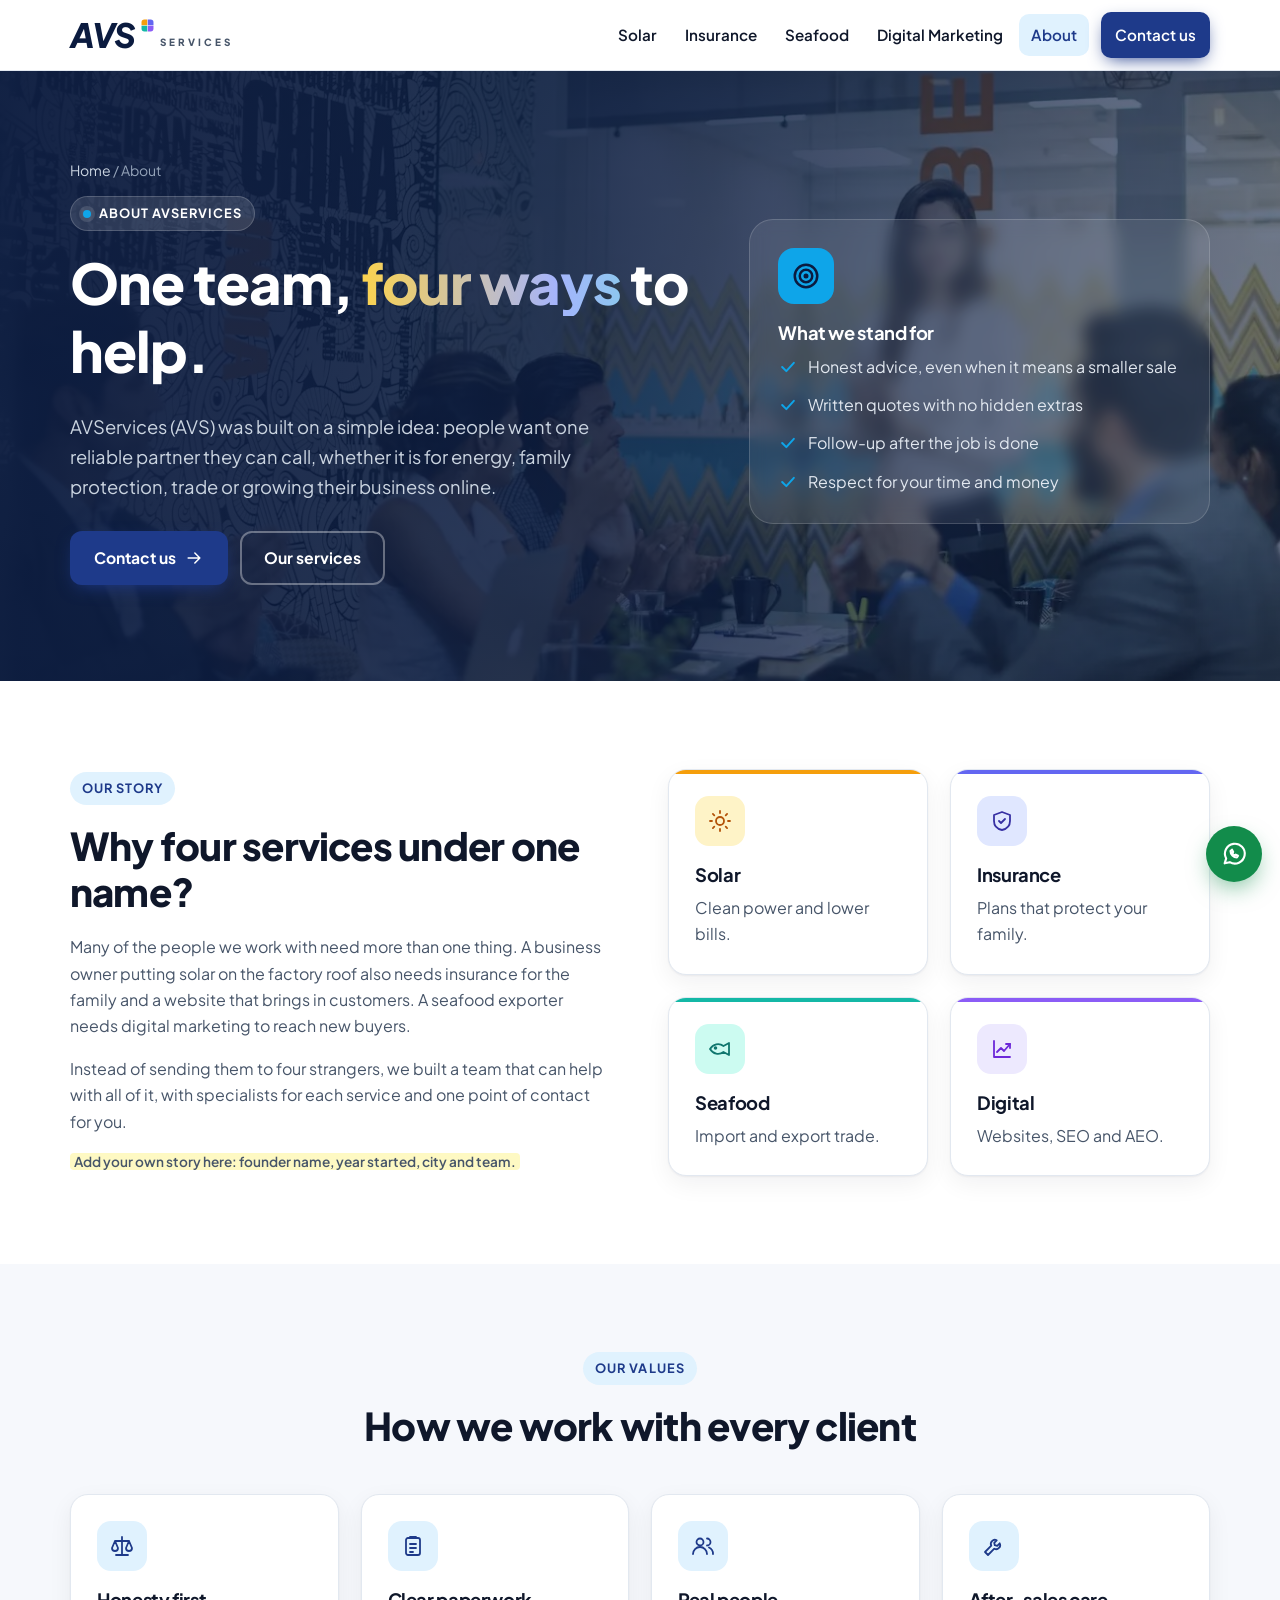
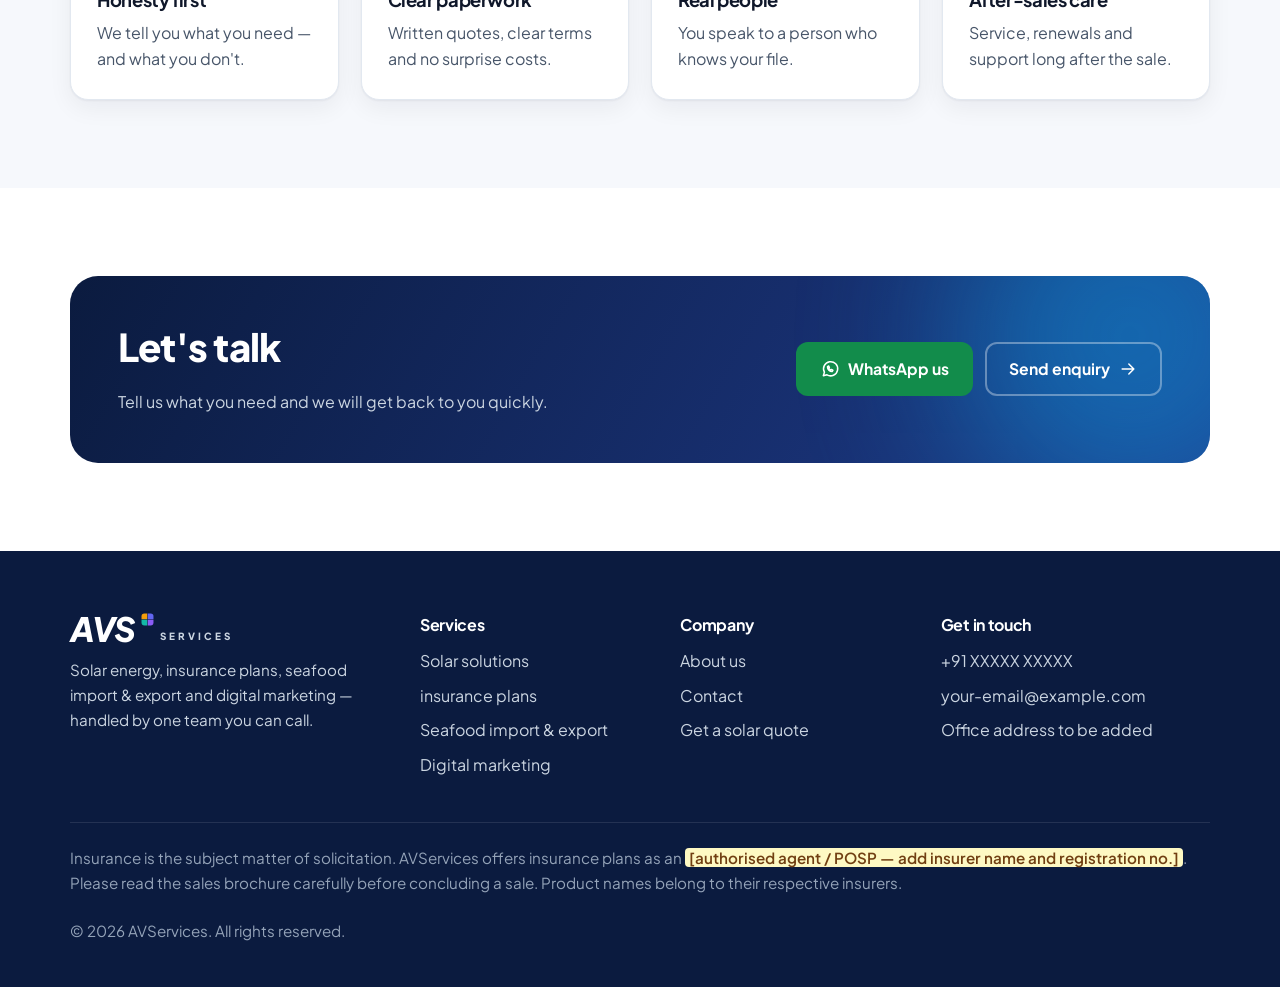
==== about.html @ 6a4c7243 "Upload AVServices website and Vercel configuration" ====
<!doctype html>
<html lang="en-IN" class="no-js">
<head>
<meta charset="utf-8">
<meta name="viewport" content="width=device-width, initial-scale=1">
<title>About AVServices | Solar, Insurance, Seafood & Digital</title>
<meta name="description" content="Learn about AVServices: one team offering solar solutions, insurance plans, seafood import and export, and digital marketing, built on honest advice.">
<meta name="theme-color" content="#0B1B3F">
<meta property="og:type" content="website">
<meta property="og:site_name" content="AVServices">
<meta property="og:title" content="About AVServices | Solar, Insurance, Seafood &amp; Digital">
<meta property="og:description" content="Learn about AVServices: one team offering solar solutions, insurance plans, seafood import and export, and digital marketing, built on honest advice.">
<meta property="og:image" content="/assets/og-image.png">
<meta property="og:image:width" content="1200">
<meta property="og:image:height" content="630">
<meta property="og:image:alt" content="AVServices – Solar, Insurance, Seafood and Digital">
<meta name="twitter:card" content="summary_large_image">
<meta name="twitter:image" content="/assets/og-image.png">
<link rel="icon" href="assets/favicon.svg" type="image/svg+xml">
<link rel="icon" href="assets/favicon-48.png" sizes="48x48" type="image/png">
<link rel="icon" href="assets/favicon-32.png" sizes="32x32" type="image/png">
<link rel="apple-touch-icon" href="assets/apple-touch-icon.png">
<link rel="manifest" href="site.webmanifest">
<link rel="preconnect" href="https://fonts.googleapis.com">
<link rel="preconnect" href="https://fonts.gstatic.com" crossorigin>
<link rel="stylesheet" href="https://fonts.googleapis.com/css2?family=Plus+Jakarta+Sans:ital,wght@0,400;0,600;0,700;0,800;1,800&display=swap">
<link rel="stylesheet" href="assets/style.css?v=fa849be7">
</head>
<body class="">
<a class="skip" href="#main">Skip to content</a>
<header class="site-header">
  <div class="container header-row">
    <a class="brand" href="index.html"><span class="brand-avs">AVS</span><svg class="brand-sq" viewBox="0 0 100 100" aria-hidden="true"><path d="M48 4H26A22 22 0 0 0 4 26V48H48Z" fill="#F59E0B"/><path d="M52 4H74A22 22 0 0 1 96 26V48H52Z" fill="#6366F1"/><path d="M48 96H26A22 22 0 0 1 4 74V52H48Z" fill="#14B8A6"/><path d="M52 96H74A22 22 0 0 0 96 74V52H52Z" fill="#8B5CF6"/></svg><span class="brand-sub">SERVICES</span></a>
    <button class="nav-toggle" aria-label="Open menu" aria-expanded="false" aria-controls="nav"><svg class="ico" viewBox="0 0 24 24" aria-hidden="true"><path d="M4 6h16M4 12h16M4 18h16"/></svg></button>
    <nav class="nav" id="nav" aria-label="Main">
        <a href="solar.html">Solar</a>
        <a href="insurance.html">Insurance</a>
        <a href="seafood.html">Seafood</a>
        <a href="digital-marketing.html">Digital Marketing</a>
        <a href="about.html" aria-current="page">About</a>
        <a class="btn btn-primary" href="contact.html">Contact us</a>
    </nav>
  </div>
</header>
<main id="main">
<section class="hero has-photo">
  <div class="hero-bg"><img src="assets/img/team-meeting.webp" srcset="assets/img/team-meeting-sm.webp 820w, assets/img/team-meeting.webp 1400w" sizes="100vw" alt="" width="1400" height="788" fetchpriority="high"></div>
  <div class="container hero-grid">
    <div>
      <nav class="crumbs" aria-label="Breadcrumb"><a href="index.html">Home</a> / About</nav>
      <span class="eyebrow"><span class="dot"></span>About AVServices</span>
      <h1>One team, <span class="hl">four ways</span> to help.</h1>
      <p class="lead">AVServices (AVS) was built on a simple idea: people want one reliable partner they can call, whether it is for energy, family protection, trade or growing their business online.</p>
      <div class="btn-row"><a class="btn btn-primary" href="contact.html">Contact us <svg class="ico" viewBox="0 0 24 24" aria-hidden="true"><path d="M5 12h14M13 6l6 6-6 6"/></svg></a><a class="btn btn-ghost" href="index.html#services">Our services</a></div>
    </div>
    <div class="glass hero-card reveal">
      <div class="big-ico"><svg class="ico" viewBox="0 0 24 24" aria-hidden="true"><circle cx="12" cy="12" r="9"/><circle cx="12" cy="12" r="5"/><circle cx="12" cy="12" r="1"/></svg></div>
      <h2>What we stand for</h2>
      <ul class="ticks"><li><svg class="ico" viewBox="0 0 24 24" aria-hidden="true"><path d="M5 12l5 5 9-10"/></svg><span>Honest advice, even when it means a smaller sale</span></li><li><svg class="ico" viewBox="0 0 24 24" aria-hidden="true"><path d="M5 12l5 5 9-10"/></svg><span>Written quotes with no hidden extras</span></li><li><svg class="ico" viewBox="0 0 24 24" aria-hidden="true"><path d="M5 12l5 5 9-10"/></svg><span>Follow-up after the job is done</span></li><li><svg class="ico" viewBox="0 0 24 24" aria-hidden="true"><path d="M5 12l5 5 9-10"/></svg><span>Respect for your time and money</span></li></ul>
    </div>
  </div>
</section>
<section class="section">
  <div class="container split">
    <div class="reveal">
      <span class="eyebrow">Our story</span>
      <h2>Why four services under one name?</h2>
      <p style="color:var(--muted)">Many of the people we work with need more than one thing. A business owner putting solar on the factory roof also needs insurance for the family and a website that brings in customers. A seafood exporter needs digital marketing to reach new buyers.</p>
      <p style="color:var(--muted)">Instead of sending them to four strangers, we built a team that can help with all of it, with specialists for each service and one point of contact for you.</p>
      <p class="form-hint"><span class="fill">Add your own story here: founder name, year started, city and team.</span></p>
    </div>
    <div class="grid grid-2">
      <a class="card svc theme-solar reveal" href="solar.html"><div class="chip"><svg class="ico" viewBox="0 0 24 24" aria-hidden="true"><circle cx="12" cy="12" r="4"/><path d="M12 2v2M12 20v2M4.9 4.9l1.4 1.4M17.7 17.7l1.4 1.4M2 12h2M20 12h2M4.9 19.1l1.4-1.4M17.7 6.3l1.4-1.4"/></svg></div><h3>Solar</h3><p>Clean power and lower bills.</p></a>
      <a class="card svc theme-ins reveal" href="insurance.html"><div class="chip"><svg class="ico" viewBox="0 0 24 24" aria-hidden="true"><path d="M12 3l8 3v6c0 5-3.5 8-8 9-4.5-1-8-4-8-9V6z"/><path d="M9 12l2 2 4-4"/></svg></div><h3>Insurance</h3><p>Plans that protect your family.</p></a>
      <a class="card svc theme-sea reveal" href="seafood.html"><div class="chip"><svg class="ico" viewBox="0 0 24 24" aria-hidden="true"><path d="M2 12c3-5 9-6.5 13.5-3L21 6v12l-5.5-3C11 18.5 5 17 2 12z"/><circle cx="7.5" cy="11" r=".9"/></svg></div><h3>Seafood</h3><p>Import and export trade.</p></a>
      <a class="card svc theme-dig reveal" href="digital-marketing.html"><div class="chip"><svg class="ico" viewBox="0 0 24 24" aria-hidden="true"><path d="M4 4v16h16"/><path d="M7 15l4-4 3 3 6-7"/><path d="M16 7h4v4"/></svg></div><h3>Digital</h3><p>Websites, SEO and AEO.</p></a>
    </div>
  </div>
</section>

<section class="section soft">
  <div class="container">
    <div class="section-head center reveal">
      <span class="eyebrow">Our values</span>
      <h2>How we work with every client</h2>
    </div>
    <div class="grid grid-4">
      <article class="card reveal ">
        <div class="chip"><svg class="ico" viewBox="0 0 24 24" aria-hidden="true"><path d="M12 3v18M6 21h12M5 7h14M5 7l-3 7a3 3 0 0 0 6 0zM19 7l-3 7a3 3 0 0 0 6 0z"/></svg></div>
        <h3>Honesty first</h3>
        <p>We tell you what you need — and what you don't.</p>
      </article>
      <article class="card reveal ">
        <div class="chip"><svg class="ico" viewBox="0 0 24 24" aria-hidden="true"><rect x="5" y="4" width="14" height="17" rx="2"/><path d="M9 4V3h6v1M9 10h6M9 14h6M9 18h3"/></svg></div>
        <h3>Clear paperwork</h3>
        <p>Written quotes, clear terms and no surprise costs.</p>
      </article>
      <article class="card reveal ">
        <div class="chip"><svg class="ico" viewBox="0 0 24 24" aria-hidden="true"><circle cx="9" cy="8" r="3.5"/><path d="M2 20a7 7 0 0 1 14 0M16 4.5a3.5 3.5 0 0 1 0 7M18 13.5a7 7 0 0 1 4 6.5"/></svg></div>
        <h3>Real people</h3>
        <p>You speak to a person who knows your file.</p>
      </article>
      <article class="card reveal ">
        <div class="chip"><svg class="ico" viewBox="0 0 24 24" aria-hidden="true"><path d="M14.7 6.3a4 4 0 0 0-5.4 5.4L3 18l3 3 6.3-6.3a4 4 0 0 0 5.4-5.4l-2.5 2.5-2.4-.6-.6-2.4z"/></svg></div>
        <h3>After-sales care</h3>
        <p>Service, renewals and support long after the sale.</p>
      </article>
    </div>
  </div>
</section>
<section class="section">
  <div class="container">
    <div class="band reveal">
      <div>
        <h2>Let's talk</h2>
        <p>Tell us what you need and we will get back to you quickly.</p>
      </div>
      <div class="btn-row">
        <a class="btn btn-wa" data-wa="Hello AVServices, I would like to talk to your team." href="contact.html?service=general"><svg class="ico" viewBox="0 0 24 24" aria-hidden="true"><path d="M4 20l1.3-4.2A8.5 8.5 0 1 1 8.4 19z"/><path d="M9 9.5c0 3 2.5 5.5 5.5 5.5l1-1.5-2-1-1 .8a4 4 0 0 1-2-2l.8-1-1-2z"/></svg> WhatsApp us</a>
        <a class="btn btn-ghost" href="contact.html?service=general">Send enquiry <svg class="ico" viewBox="0 0 24 24" aria-hidden="true"><path d="M5 12h14M13 6l6 6-6 6"/></svg></a>
      </div>
    </div>
  </div>
</section>
</main>
<footer class="site-footer">
  <div class="container">
    <div class="footer-grid">
      <div>
        <a class="brand" href="index.html"><span class="brand-avs">AVS</span><svg class="brand-sq" viewBox="0 0 100 100" aria-hidden="true"><path d="M48 4H26A22 22 0 0 0 4 26V48H48Z" fill="#F59E0B"/><path d="M52 4H74A22 22 0 0 1 96 26V48H52Z" fill="#6366F1"/><path d="M48 96H26A22 22 0 0 1 4 74V52H48Z" fill="#14B8A6"/><path d="M52 96H74A22 22 0 0 0 96 74V52H52Z" fill="#8B5CF6"/></svg><span class="brand-sub">SERVICES</span></a>
        <p>Solar energy, insurance plans, seafood import &amp; export and digital marketing — handled by one team you can call.</p>
      </div>
      <div>
        <h3>Services</h3>
        <ul>
          <li><a href="solar.html">Solar solutions</a></li>
          <li><a href="insurance.html">insurance plans</a></li>
          <li><a href="seafood.html">Seafood import &amp; export</a></li>
          <li><a href="digital-marketing.html">Digital marketing</a></li>
        </ul>
      </div>
      <div>
        <h3>Company</h3>
        <ul>
          <li><a href="about.html">About us</a></li>
          <li><a href="contact.html">Contact</a></li>
          <li><a href="contact.html?service=solar">Get a solar quote</a></li>
        </ul>
      </div>
      <div>
        <h3>Get in touch</h3>
        <ul>
          <li><a data-site="phone" href="contact.html">+91 XXXXX XXXXX</a></li>
          <li><a data-site="email" href="contact.html">your-email@example.com</a></li>
          <li><span data-site="address">Office address to be added</span></li>
        </ul>
      </div>
    </div>
    <div class="footer-legal">
      <p>Insurance is the subject matter of solicitation. AVServices offers insurance plans as an <span class="fill">[authorised agent / POSP — add insurer name and registration no.]</span>. Please read the sales brochure carefully before concluding a sale. Product names belong to their respective insurers.</p>
      <p>&copy; <span data-year>2026</span> AVServices. All rights reserved.</p>
    </div>
  </div>
</footer>
<a class="fab" data-wa="Hello AVServices, I would like to know more." href="contact.html" aria-label="Chat on WhatsApp"><svg class="ico" viewBox="0 0 24 24" aria-hidden="true"><path d="M4 20l1.3-4.2A8.5 8.5 0 1 1 8.4 19z"/><path d="M9 9.5c0 3 2.5 5.5 5.5 5.5l1-1.5-2-1-1 .8a4 4 0 0 1-2-2l.8-1-1-2z"/></svg></a>
<script src="assets/script.js?v=fa849be7" defer></script>
</body>
</html>
---- assets/style.css ----
/* AVServices – shared stylesheet
   Brand colours come from the AVS logo. Each service page sets its own
   accent with a body class (theme-solar, theme-ins, theme-sea, theme-dig). */

:root {
  --navy: #0B1B3F;
  --navy-2: #12285A;
  --blue: #1E3A8A;
  --sky: #0EA5E9;
  --amber: #F59E0B;
  --ink: #0F172A;
  --muted: #475569;
  --line: #E2E8F0;
  --bg: #FFFFFF;
  --soft: #F6F8FC;
  --accent: #0EA5E9;
  --accent-2: #1E3A8A;
  --accent-soft: #E0F2FE;
  --radius: 18px;
  --shadow: 0 1px 2px rgba(15, 23, 42, .05), 0 8px 24px rgba(15, 23, 42, .06);
  --shadow-lg: 0 2px 4px rgba(15, 23, 42, .06), 0 20px 48px rgba(15, 23, 42, .12);
  --font: "Plus Jakarta Sans", system-ui, -apple-system, "Segoe UI", Roboto, sans-serif;
}

.theme-solar { --accent: #F59E0B; --accent-2: #B45309; --accent-soft: #FEF3C7; }
.theme-ins   { --accent: #6366F1; --accent-2: #3730A3; --accent-soft: #E0E7FF; }
.theme-sea   { --accent: #14B8A6; --accent-2: #0F766E; --accent-soft: #CCFBF1; }
.theme-dig   { --accent: #8B5CF6; --accent-2: #6D28D9; --accent-soft: #EDE9FE; }

*, *::before, *::after { box-sizing: border-box; }
html { scroll-behavior: smooth; -webkit-text-size-adjust: 100%; }
[id] { scroll-margin-top: 84px; }
body {
  margin: 0;
  font-family: var(--font);
  font-size: 16px;
  line-height: 1.65;
  color: var(--ink);
  background: var(--bg);
  -webkit-font-smoothing: antialiased;
}
img, svg { display: block; max-width: 100%; }
a { color: var(--accent-2); }
h1, h2, h3, h4 { line-height: 1.2; margin: 0 0 .5em; letter-spacing: -.02em; }
h1 { font-size: clamp(2.1rem, 4.6vw, 3.5rem); font-weight: 800; }
h2 { font-size: clamp(1.7rem, 3.2vw, 2.4rem); font-weight: 800; }
h3 { font-size: 1.15rem; font-weight: 700; }
p { margin: 0 0 1em; }
ul { padding-left: 1.2em; }
:focus-visible { outline: 3px solid var(--accent); outline-offset: 3px; border-radius: 6px; }

.container { width: 100%; max-width: 1180px; margin: 0 auto; padding: 0 20px; }
.skip { position: absolute; left: -999px; top: 8px; background: #fff; padding: 8px 14px; z-index: 100; border-radius: 8px; }
.skip:focus { left: 8px; }

.ico { width: 24px; height: 24px; fill: none; stroke: currentColor; stroke-width: 1.8; stroke-linecap: round; stroke-linejoin: round; flex-shrink: 0; }

/* ---------- Header ---------- */
.site-header {
  position: sticky; top: 0; z-index: 50;
  background: rgba(255, 255, 255, .88);
  backdrop-filter: saturate(1.6) blur(12px);
  -webkit-backdrop-filter: saturate(1.6) blur(12px);
  border-bottom: 1px solid var(--line);
}
.header-row { display: flex; align-items: center; justify-content: space-between; height: 70px; gap: 16px; }
/* Logo E: bold AVS + four-colour square + SERVICES */
.brand { display: inline-flex; align-items: flex-end; gap: 5px; text-decoration: none; color: var(--navy); line-height: 1; }
.brand-avs { font-weight: 800; font-style: italic; font-size: 2.1rem; line-height: .82; letter-spacing: -.04em; padding-right: .04em; }
.brand-sq { width: 13px; height: 13px; align-self: flex-start; margin-top: -2px; }
.brand-sub { font-weight: 800; font-size: .62rem; letter-spacing: .3em; color: var(--muted); margin: 0 0 1px 1px; }
.site-footer .brand { color: #fff; margin-bottom: 18px; }
.site-footer .brand-sub { color: #CBD5E1; }
.nav { display: flex; align-items: center; gap: 4px; }
.nav a {
  text-decoration: none; color: var(--ink); font-weight: 600; font-size: .95rem;
  padding: 8px 12px; border-radius: 10px; transition: background .2s, color .2s;
}
.nav a:hover { background: var(--soft); }
.nav a[aria-current="page"] { color: var(--accent-2); background: var(--accent-soft); }
.nav .btn { margin-left: 8px; }
.nav .btn-primary, .nav .btn-primary:hover, .nav .btn-primary[aria-current="page"] { color: #fff; background: var(--accent-2); }
.nav-toggle {
  display: none; background: none; border: 1px solid var(--line); border-radius: 10px;
  width: 44px; height: 44px; align-items: center; justify-content: center; cursor: pointer; color: var(--ink);
}

@media (max-width: 920px) {
  .nav-toggle { display: inline-flex; }
  .nav {
    position: absolute; top: 70px; left: 0; right: 0;
    flex-direction: column; align-items: stretch; gap: 2px;
    background: #fff; padding: 12px 20px 20px; border-bottom: 1px solid var(--line);
    box-shadow: var(--shadow-lg);
    display: none;
  }
  .nav.open { display: flex; }
  .nav a { padding: 12px 14px; }
  .nav .btn { margin: 8px 0 0; justify-content: center; }
}

/* ---------- Buttons ---------- */
.btn {
  display: inline-flex; align-items: center; gap: 8px;
  padding: 12px 22px; border-radius: 12px; border: 2px solid transparent;
  font: inherit; font-weight: 700; font-size: .98rem; text-decoration: none; cursor: pointer;
  transition: transform .2s, box-shadow .2s, background .2s, color .2s;
}
.btn .ico { width: 20px; height: 20px; }
.btn-primary { background: var(--accent-2); color: #fff; box-shadow: 0 6px 18px -6px var(--accent-2); }
.btn-primary:hover { transform: translateY(-2px); box-shadow: 0 10px 24px -8px var(--accent-2); }
.btn-ghost { background: transparent; color: #fff; border-color: rgba(255, 255, 255, .35); }
.btn-ghost:hover { background: rgba(255, 255, 255, .1); border-color: #fff; }
.btn-outline { background: #fff; color: var(--accent-2); border-color: var(--line); }
.btn-outline:hover { border-color: var(--accent-2); }
.btn-wa { background: #128C4B; color: #fff; }
.btn-wa:hover { transform: translateY(-2px); }
.btn-row { display: flex; flex-wrap: wrap; gap: 12px; }

/* ---------- Hero ---------- */
.hero {
  position: relative; overflow: hidden; color: #fff;
  background: linear-gradient(135deg, var(--navy) 0%, var(--navy-2) 55%, var(--blue) 100%);
  padding: 88px 0 96px;
}
.hero::before, .hero::after {
  content: ""; position: absolute; border-radius: 50%; filter: blur(70px); opacity: .5; pointer-events: none;
}
.hero::before { width: 520px; height: 520px; right: -140px; top: -160px; background: var(--accent); animation: drift 14s ease-in-out infinite alternate; }
.hero::after { width: 380px; height: 380px; left: -120px; bottom: -200px; background: var(--sky); opacity: .3; animation: drift 18s ease-in-out infinite alternate-reverse; }
@keyframes drift { to { transform: translate(-40px, 40px) scale(1.08); } }
.hero .container { position: relative; z-index: 1; }
.hero-grid { display: grid; grid-template-columns: 1.15fr .85fr; gap: 56px; align-items: center; }
.hero p.lead { font-size: 1.15rem; color: #CBD5E1; max-width: 560px; }
.hero h1 .hl { color: var(--accent); }
.theme-solar .hero h1 .hl { color: #FCD34D; }
.eyebrow {
  display: inline-flex; align-items: center; gap: 8px;
  font-size: .8rem; font-weight: 700; letter-spacing: .08em; text-transform: uppercase;
  color: var(--accent-2); background: var(--accent-soft); padding: 6px 12px; border-radius: 999px; margin-bottom: 18px;
}
.hero .eyebrow { color: #fff; background: rgba(255, 255, 255, .12); border: 1px solid rgba(255, 255, 255, .18); }
.hero .eyebrow .dot { width: 8px; height: 8px; border-radius: 50%; background: var(--accent); box-shadow: 0 0 0 4px rgba(255, 255, 255, .12); }
.hero .btn-row { margin-top: 28px; }
.hero-note { margin-top: 22px; font-size: .9rem; color: #94A3B8; }

.glass {
  background: rgba(255, 255, 255, .08); border: 1px solid rgba(255, 255, 255, .16);
  backdrop-filter: blur(8px); -webkit-backdrop-filter: blur(8px);
  border-radius: 24px; padding: 28px;
}
.hero-card h2 { font-size: 1.15rem; font-weight: 700; }
.hero-card h2, .hero-card h3 { color: #fff; display: flex; align-items: center; gap: 10px; }
.hero-card .big-ico {
  width: 56px; height: 56px; border-radius: 16px; display: grid; place-items: center;
  background: var(--accent); color: var(--navy); margin-bottom: 18px;
}
.hero-card .big-ico .ico { width: 30px; height: 30px; stroke-width: 2; }
.ticks { list-style: none; padding: 0; margin: 0; display: grid; gap: 12px; }
.ticks li { display: flex; gap: 10px; align-items: flex-start; }
.ticks .ico { width: 20px; height: 20px; margin-top: 3px; color: var(--accent); stroke-width: 2.4; }
.hero .ticks li { color: #E2E8F0; }

/* Home hero: four service tiles */
.tile-grid { display: grid; grid-template-columns: 1fr 1fr; gap: 16px; }
.tile {
  display: block; text-decoration: none; color: #fff;
  border-radius: 22px; padding: 22px; min-height: 150px;
  background: rgba(255, 255, 255, .07); border: 1px solid rgba(255, 255, 255, .14);
  transition: transform .3s, background .3s, border-color .3s;
  animation: float 6s ease-in-out infinite;
}
.tile:nth-child(2) { animation-delay: -1.5s; }
.tile:nth-child(3) { animation-delay: -3s; }
.tile:nth-child(4) { animation-delay: -4.5s; }
.tile:hover { background: rgba(255, 255, 255, .13); border-color: var(--accent); transform: translateY(-4px); }
.tile .chip { width: 46px; height: 46px; border-radius: 14px; display: grid; place-items: center; background: var(--accent); color: var(--navy); margin-bottom: 14px; }
.tile strong { display: block; font-size: 1.05rem; }
.tile small { color: #CBD5E1; font-size: .85rem; }
@keyframes float { 50% { transform: translateY(-6px); } }

/* ---------- Sections ---------- */
.section { padding: 88px 0; }
.section.soft { background: var(--soft); }
.section-head { max-width: 720px; margin-bottom: 44px; }
.section-head.center { margin-left: auto; margin-right: auto; text-align: center; }
.section-head p { color: var(--muted); font-size: 1.08rem; }

.grid { display: grid; gap: 22px; }
.grid-2 { grid-template-columns: repeat(2, 1fr); }
.grid-3 { grid-template-columns: repeat(3, 1fr); }
.grid-4 { grid-template-columns: repeat(4, 1fr); }

.card {
  background: #fff; border: 1px solid var(--line); border-radius: var(--radius);
  padding: 26px; box-shadow: var(--shadow); transition: transform .25s, box-shadow .25s, border-color .25s;
}
.card:hover { transform: translateY(-4px); box-shadow: var(--shadow-lg); border-color: var(--accent-soft); }
.card p { color: var(--muted); margin: 0; }
.card .chip {
  width: 50px; height: 50px; border-radius: 14px; display: grid; place-items: center;
  background: var(--accent-soft); color: var(--accent-2); margin-bottom: 18px;
}
.card ul { color: var(--muted); margin: 12px 0 0; padding-left: 1.1em; }
.card ul li { margin-bottom: 4px; }

/* Home service cards */
.svc { display: flex; flex-direction: column; text-decoration: none; color: inherit; position: relative; overflow: hidden; }
.svc::before { content: ""; position: absolute; inset: 0 0 auto; height: 4px; background: var(--accent); }
.svc .more { margin-top: auto; padding-top: 18px; font-weight: 700; color: var(--accent-2); display: inline-flex; align-items: center; gap: 6px; }
.svc .more .ico { width: 18px; height: 18px; transition: transform .2s; }
.svc:hover .more .ico { transform: translateX(4px); }
.svc ul { margin-bottom: 0; }

/* Steps */
.steps { counter-reset: step; display: grid; gap: 22px; grid-template-columns: repeat(auto-fit, minmax(210px, 1fr)); }
.step { position: relative; padding: 26px 22px 22px; border-radius: var(--radius); background: #fff; border: 1px solid var(--line); }
.step::before {
  counter-increment: step; content: counter(step, decimal-leading-zero);
  display: inline-grid; place-items: center; width: 44px; height: 44px; border-radius: 12px;
  background: var(--accent-2); color: #fff; font-weight: 800; margin-bottom: 14px;
}
.step p { color: var(--muted); margin: 0; font-size: .96rem; }

/* Split (text + panel) */
.split { display: grid; grid-template-columns: 1fr 1fr; gap: 56px; align-items: center; }
.panel {
  border-radius: 24px; padding: 32px; background: linear-gradient(160deg, var(--accent-soft), #fff 70%);
  border: 1px solid var(--line);
}

/* Highlight band */
.band {
  background: linear-gradient(120deg, var(--navy), var(--blue)); color: #fff;
  border-radius: 28px; padding: 48px; display: grid; grid-template-columns: 1.4fr 1fr; gap: 32px; align-items: center;
  position: relative; overflow: hidden;
}
.band::after { content: ""; position: absolute; width: 360px; height: 360px; right: -100px; top: -120px; border-radius: 50%; background: var(--accent); filter: blur(80px); opacity: .45; }
.band > * { position: relative; z-index: 1; }
.band p { color: #CBD5E1; margin: 0; }
.band .btn-row { justify-content: flex-end; }

/* Notice / disclaimer */
.notice {
  display: flex; gap: 14px; align-items: flex-start;
  background: var(--accent-soft); border: 1px solid var(--line); border-left: 4px solid var(--accent-2);
  padding: 18px 20px; border-radius: 14px; color: var(--ink); font-size: .95rem;
}
.notice .ico { color: var(--accent-2); margin-top: 2px; }
.notice p { margin: 0; }
.notice p + p { margin-top: 6px; }
.fill { background: #FEF9C3; padding: 0 4px; border-radius: 4px; font-weight: 600; }

/* FAQ */
.faq { display: grid; gap: 12px; max-width: 860px; margin: 0 auto; }
.faq details { background: #fff; border: 1px solid var(--line); border-radius: 14px; padding: 0 22px; transition: border-color .2s; }
.faq details[open] { border-color: var(--accent); box-shadow: var(--shadow); }
.faq summary {
  cursor: pointer; list-style: none; padding: 18px 0; font-weight: 700; display: flex; justify-content: space-between; gap: 16px; align-items: center;
}
.faq summary::-webkit-details-marker { display: none; }
.faq summary::after { content: "+"; font-size: 1.5rem; line-height: 1; color: var(--accent-2); transition: transform .25s; }
.faq details[open] summary::after { transform: rotate(45deg); }
.faq details p { color: var(--muted); padding-bottom: 18px; margin: 0; }

/* ---------- Calculator (solar) ---------- */
.calc { display: grid; grid-template-columns: 1fr 1fr; gap: 0; border-radius: 24px; overflow: hidden; border: 1px solid var(--line); box-shadow: var(--shadow-lg); background: #fff; }
.calc-in { padding: 32px; }
.calc-out { padding: 32px; background: linear-gradient(160deg, var(--navy), var(--blue)); color: #fff; }
.field { margin-bottom: 22px; }
.field label, .field .label { display: flex; justify-content: space-between; font-weight: 700; margin-bottom: 8px; font-size: .95rem; }
.field output { color: var(--accent-2); font-weight: 800; }
input[type="range"] { width: 100%; accent-color: var(--accent-2); height: 28px; }
.seg { display: inline-flex; background: var(--soft); border: 1px solid var(--line); border-radius: 12px; padding: 4px; gap: 4px; flex-wrap: wrap; }
.seg button { border: 0; background: transparent; font: inherit; font-weight: 600; font-size: .9rem; padding: 8px 14px; border-radius: 9px; cursor: pointer; color: var(--muted); }
.seg button.active { background: #fff; color: var(--accent-2); box-shadow: var(--shadow); }
.results { display: grid; grid-template-columns: 1fr 1fr; gap: 14px; }
.result { background: rgba(255, 255, 255, .08); border: 1px solid rgba(255, 255, 255, .14); border-radius: 14px; padding: 14px 16px; }
.result span { display: block; font-size: .8rem; color: #CBD5E1; }
.result strong { font-size: 1.35rem; font-weight: 800; }
.result.wide { grid-column: 1 / -1; }
.result.hi strong { color: #FCD34D; }
.calc-note { font-size: .82rem; color: #94A3B8; margin: 16px 0 0; }

/* AEO mock answer card */
.ai-card { background: #fff; border-radius: 20px; border: 1px solid var(--line); box-shadow: var(--shadow-lg); padding: 22px; }
.ai-q { display: flex; gap: 10px; align-items: center; background: var(--soft); border-radius: 12px; padding: 12px 14px; font-weight: 600; margin-bottom: 16px; }
.ai-q .ico { color: var(--muted); width: 20px; height: 20px; }
.ai-a { display: flex; gap: 12px; }
.ai-a .chip { width: 36px; height: 36px; border-radius: 10px; background: var(--accent-soft); color: var(--accent-2); display: grid; place-items: center; flex-shrink: 0; }
.ai-a .chip .ico { width: 20px; height: 20px; }
.ai-a p { margin: 0 0 10px; color: var(--muted); font-size: .95rem; }
.ai-src { display: inline-flex; gap: 6px; align-items: center; font-size: .8rem; font-weight: 700; color: var(--accent-2); background: var(--accent-soft); padding: 4px 10px; border-radius: 999px; }
.typing::after { content: "▍"; animation: blink 1s steps(1) infinite; color: var(--accent-2); }
@keyframes blink { 50% { opacity: 0; } }

/* ---------- Forms ---------- */
.form-card { background: #fff; border: 1px solid var(--line); border-radius: 24px; padding: 32px; box-shadow: var(--shadow-lg); }
.form-grid { display: grid; grid-template-columns: 1fr 1fr; gap: 16px; }
.form-grid .full { grid-column: 1 / -1; }
.form-grid label { display: block; font-weight: 700; font-size: .9rem; margin-bottom: 6px; }
.form-grid input, .form-grid select, .form-grid textarea {
  width: 100%; font: inherit; font-size: 1rem; padding: 12px 14px; border-radius: 12px;
  border: 1.5px solid var(--line); background: #fff; color: var(--ink); transition: border-color .2s, box-shadow .2s;
}
.form-grid input:focus, .form-grid select:focus, .form-grid textarea:focus { outline: none; border-color: var(--accent-2); box-shadow: 0 0 0 4px var(--accent-soft); }
.form-grid textarea { min-height: 120px; resize: vertical; }
.form-card .btn-row { margin-top: 20px; }
.form-hint { font-size: .85rem; color: var(--muted); margin: 14px 0 0; }
.form-msg { margin-top: 14px; font-weight: 600; color: #B45309; }

.contact-list { list-style: none; padding: 0; margin: 0; display: grid; gap: 14px; }
.contact-list li { display: flex; gap: 14px; align-items: flex-start; }
.contact-list .chip { width: 46px; height: 46px; border-radius: 12px; background: var(--accent-soft); color: var(--accent-2); display: grid; place-items: center; flex-shrink: 0; }
.contact-list small { display: block; color: var(--muted); font-size: .85rem; }
.contact-list a, .contact-list span.v { font-weight: 700; color: var(--ink); text-decoration: none; word-break: break-word; }

/* ---------- Page hero (inner pages) small breadcrumb ---------- */
.crumbs { font-size: .88rem; color: #94A3B8; margin-bottom: 14px; }
.crumbs a { color: #CBD5E1; text-decoration: none; }
.crumbs a:hover { color: #fff; }

/* ---------- Footer ---------- */
.site-footer { background: var(--navy); color: #CBD5E1; padding: 64px 0 28px; margin-top: 0; }
.footer-grid { display: grid; grid-template-columns: 1.4fr 1fr 1fr 1.2fr; gap: 36px; }
.site-footer h3 { color: #fff; font-size: 1rem; margin-bottom: 14px; }
.site-footer ul { list-style: none; padding: 0; margin: 0; display: grid; gap: 8px; }
.site-footer a { color: #CBD5E1; text-decoration: none; }
.site-footer a:hover { color: #fff; }
.site-footer .brand { color: #fff; margin-bottom: 14px; }
.site-footer p { font-size: .95rem; }
.footer-legal { border-top: 1px solid rgba(255, 255, 255, .1); margin-top: 44px; padding-top: 22px; font-size: .82rem; color: #94A3B8; display: grid; gap: 8px; }

/* Floating WhatsApp */
.fab {
  position: fixed; right: 18px; bottom: 18px; z-index: 40;
  width: 56px; height: 56px; border-radius: 50%; display: grid; place-items: center;
  background: #128C4B; color: #fff; box-shadow: 0 10px 24px -6px rgba(18, 140, 75, .6);
  transition: transform .2s;
}
.fab:hover { transform: scale(1.06); }
.fab .ico { width: 28px; height: 28px; }

/* ---------- Reveal on scroll ---------- */
.reveal { opacity: 0; transform: translateY(18px); transition: opacity .7s ease, transform .7s ease; }
.reveal.in { opacity: 1; transform: none; }
.no-js .reveal { opacity: 1; transform: none; }

@media (prefers-reduced-motion: reduce) {
  *, *::before, *::after { animation: none !important; transition: none !important; scroll-behavior: auto !important; }
  .reveal { opacity: 1; transform: none; }
}

/* ---------- Responsive ---------- */
@media (max-width: 1024px) {
  .grid-4 { grid-template-columns: repeat(2, 1fr); }
  .footer-grid { grid-template-columns: 1fr 1fr; }
}
@media (max-width: 860px) {
  .hero { padding: 56px 0 64px; }
  .hero-grid, .split, .calc, .band { grid-template-columns: 1fr; }
  .hero-grid { gap: 36px; }
  .split { gap: 32px; }
  .grid-3 { grid-template-columns: 1fr 1fr; }
  .band { padding: 32px 24px; }
  .band .btn-row { justify-content: flex-start; }
  .section { padding: 64px 0; }
}
@media (max-width: 600px) {
  .grid-2, .grid-3, .grid-4, .form-grid { grid-template-columns: 1fr; }
  .footer-grid { grid-template-columns: 1fr; }
  .calc-in, .calc-out, .form-card { padding: 22px; }
  .results { grid-template-columns: 1fr 1fr; }
  .tile { min-height: 0; padding: 18px; }
  .btn { padding: 12px 18px; }
  .hero .btn-row .btn { flex: 1 1 auto; justify-content: center; }
}

/* =========================================================
   SOLAR PAGE EXTRAS
   ========================================================= */
/* Hero with photo */
.hero.has-photo { background: var(--navy); }
.hero-bg { position: absolute; inset: 0; z-index: 0; }
.hero-bg img { width: 100%; height: 100%; object-fit: cover; }
.hero-bg::after { content: ""; position: absolute; inset: 0; background: linear-gradient(100deg, rgba(11, 27, 63, .96) 0%, rgba(11, 27, 63, .86) 45%, rgba(11, 27, 63, .55) 100%); }
.hero.has-photo::after { display: none; }

/* Power-flow diagram */
.flow-card { background: #fff; border: 1px solid var(--line); border-radius: 24px; box-shadow: var(--shadow); padding: 26px 26px 14px; }
.flow-top { display: flex; align-items: center; gap: 20px; flex-wrap: wrap; margin-bottom: 8px; }
.mode-switch { display: inline-flex; padding: 4px; border-radius: 999px; background: var(--soft); border: 1px solid var(--line); }
.mode-switch button { display: inline-flex; align-items: center; gap: 8px; border: 0; background: none; font: inherit; font-weight: 700; font-size: .92rem; padding: 9px 18px; border-radius: 999px; cursor: pointer; color: var(--muted); transition: .25s; }
.mode-switch button .ico { width: 18px; height: 18px; }
.mode-switch button.active { background: var(--navy); color: #fff; }
.mode-switch button.active[data-mode="day"] .ico { color: #FCD34D; }
.flow-caption { flex: 1; min-width: 220px; margin: 0; font-weight: 600; transition: opacity .3s; }
.flow-diagram svg { width: 100%; height: auto; overflow: visible; }
.flow-diagram .wire { fill: none; stroke: var(--line); stroke-width: 6; stroke-linecap: round; }
.flow-diagram .flow { fill: none; stroke-width: 6; stroke-linecap: round; stroke-dasharray: 2 16; opacity: 0; transition: opacity .5s; }
.flow-diagram .f-sun { stroke: #F59E0B; }
.flow-diagram .f-dc { stroke: #B45309; }
.flow-diagram .f-ac { stroke: #16A34A; }
.flow-diagram .f-grid { stroke: #0EA5E9; }
.flow-diagram .f-bat { stroke: #8B5CF6; }
.flow-diagram .flow.on { opacity: 1; animation: dash .9s linear infinite; }
.flow-diagram .flow.on.rev { animation-direction: reverse; }
@keyframes dash { to { stroke-dashoffset: -18; } }
.flow-diagram .node circle.bg { fill: #fff; stroke: var(--line); stroke-width: 3; transition: stroke .3s, fill .3s; }
.flow-diagram .node use { stroke: var(--navy); fill: none; stroke-width: 1.7; stroke-linecap: round; stroke-linejoin: round; }
.flow-diagram .node text { font-size: 15px; font-weight: 700; fill: var(--ink); text-anchor: middle; font-family: var(--font); }
.flow-diagram .node text.sub { font-size: 12.5px; font-weight: 500; fill: var(--muted); }
.flow-diagram .node { transition: transform .3s; transform-box: fill-box; transform-origin: center; }
.flow-diagram .node.hl circle.bg { stroke: #F59E0B; fill: #FFFBEB; }
.flow-diagram .node.hl { transform: scale(1.06); }
.flow-diagram .n-sun circle.bg { fill: #FEF3C7; stroke: #FCD34D; }
.flow-diagram .n-sun use { stroke: #B45309; }
.flow-diagram .sun-halo { fill: rgba(245, 158, 11, .18); transform-box: fill-box; transform-origin: center; animation: halo 2.4s ease-in-out infinite; transition: opacity .6s; }
@keyframes halo { 50% { transform: scale(1.15); } }
.flow-diagram.mode-night .sun-halo { opacity: 0; }
.flow-diagram.mode-night .n-sun circle.bg { fill: #EEF2F7; stroke: var(--line); }
.flow-diagram.mode-night .n-sun use { stroke: var(--muted); }
.flow-diagram .label-pill rect { fill: var(--navy); }
.flow-diagram .label-pill text { fill: #fff; font-size: 12px; font-weight: 700; text-anchor: middle; font-family: var(--font); }
.flow-diagram .label-pill { opacity: 0; transition: opacity .5s; }
.flow-diagram .label-pill.on { opacity: 1; }
.how-steps { list-style: none; padding: 0; margin: 26px 0 0; display: grid; grid-template-columns: repeat(5, 1fr); gap: 14px; }
.how-steps li { display: flex; gap: 12px; padding: 16px; border-radius: 16px; border: 1px solid var(--line); background: #fff; transition: border-color .25s, box-shadow .25s, transform .25s; }
.how-steps li.hl { border-color: var(--accent); box-shadow: var(--shadow); transform: translateY(-3px); }
.how-steps .n { width: 30px; height: 30px; border-radius: 9px; background: var(--accent-soft); color: var(--accent-2); font-weight: 800; display: grid; place-items: center; flex-shrink: 0; }
.how-steps li.hl .n { background: var(--accent-2); color: #fff; }
.how-steps h3 { font-size: .98rem; margin-bottom: 4px; }
.how-steps p { margin: 0; font-size: .88rem; color: var(--muted); }

/* Card tag */
.card { position: relative; }
.tag { position: absolute; top: 18px; right: 18px; font-size: .72rem; font-weight: 800; letter-spacing: .04em; text-transform: uppercase; background: var(--accent-2); color: #fff; padding: 4px 10px; border-radius: 999px; }

/* Calculator tabs + battery helpers */
.calc-wrap { border-radius: 24px; overflow: hidden; border: 1px solid var(--line); box-shadow: var(--shadow-lg); background: #fff; }
.calc-wrap .calc { border: 0; border-radius: 0; box-shadow: none; }
.calc-tabs { display: flex; gap: 4px; padding: 10px 10px 0; background: var(--soft); border-bottom: 1px solid var(--line); flex-wrap: wrap; }
.calc-tabs button { display: inline-flex; align-items: center; gap: 8px; border: 0; background: none; font: inherit; font-weight: 700; font-size: .95rem; padding: 12px 18px; border-radius: 12px 12px 0 0; cursor: pointer; color: var(--muted); }
.calc-tabs button .ico { width: 20px; height: 20px; }
.calc-tabs button.active { background: #fff; color: var(--accent-2); }
.chips { display: flex; flex-wrap: wrap; gap: 8px; margin: -8px 0 22px; }
.chips button { font: inherit; font-size: .82rem; font-weight: 600; padding: 6px 12px; border-radius: 999px; background: var(--soft); border: 1px solid var(--line); cursor: pointer; color: var(--ink); }
.chips button:hover { background: var(--accent-soft); border-color: var(--accent); }
.chips .reset { color: var(--muted); }

/* Subsidy band */
.subsidy { background: linear-gradient(120deg, #78350F, #B45309 55%, #D97706); color: #fff; padding: 80px 0; position: relative; overflow: hidden; }
.subsidy::after { content: ""; position: absolute; width: 420px; height: 420px; right: -120px; bottom: -200px; border-radius: 50%; background: #FDE047; filter: blur(90px); opacity: .35; }
.subsidy .container { position: relative; z-index: 1; display: grid; grid-template-columns: 1fr 1fr; gap: 48px; align-items: center; }
.subsidy p { color: #FEF3C7; }
.subsidy .eyebrow { color: #fff; background: rgba(255, 255, 255, .15); border: 1px solid rgba(255, 255, 255, .25); }
.subsidy .btn-primary { background: #fff; color: #92400E; box-shadow: none; }
.sub-cards { display: grid; grid-template-columns: 1fr 1fr; gap: 14px; }
.sub-card { background: rgba(255, 255, 255, .12); border: 1px solid rgba(255, 255, 255, .25); border-radius: 18px; padding: 20px; }
.sub-card small { display: block; color: #FEF3C7; font-weight: 600; }
.sub-card b { font-size: 1.7rem; font-weight: 800; }
.sub-card.hot { background: #fff; color: #92400E; }
.sub-card.hot small { color: #B45309; }
.sub-card .pill { display: inline-block; margin-left: 6px; font-size: .7rem; font-weight: 800; text-transform: uppercase; background: #FEF3C7; color: #92400E; padding: 3px 8px; border-radius: 999px; vertical-align: middle; }

/* Why + photo */
.photo-frame { border-radius: 28px; overflow: hidden; box-shadow: var(--shadow-lg); aspect-ratio: 1; }
.photo-frame img { width: 100%; height: 100%; object-fit: cover; }
.why-list { display: grid; grid-template-columns: 1fr 1fr; gap: 20px 26px; margin-top: 8px; }
.why-item { display: flex; gap: 14px; }
.why-item .chip { width: 44px; height: 44px; border-radius: 12px; background: var(--accent-soft); color: var(--accent-2); display: grid; place-items: center; flex-shrink: 0; }
.why-item h3 { font-size: 1rem; margin-bottom: 4px; }
.why-item p { margin: 0; color: var(--muted); font-size: .93rem; }

/* Project photos */
.work-grid { display: grid; grid-template-columns: repeat(3, 1fr); gap: 20px; }
.work-grid figure { margin: 0; position: relative; border-radius: var(--radius); overflow: hidden; aspect-ratio: 4 / 3; box-shadow: var(--shadow); }
.work-grid img { width: 100%; height: 100%; object-fit: cover; transition: transform .6s; }
.work-grid figure:hover img { transform: scale(1.06); }
.work-grid figcaption { position: absolute; inset: auto 0 0; padding: 40px 18px 16px; background: linear-gradient(transparent, rgba(11, 27, 63, .9)); color: #fff; }
.work-grid figcaption b { display: block; }
.work-grid figcaption span { font-size: .85rem; color: #CBD5E1; }

@media (max-width: 1024px) {
  .how-steps { grid-template-columns: repeat(2, 1fr); }
}
@media (max-width: 860px) {
  .subsidy .container { grid-template-columns: 1fr; }
  .why-list { grid-template-columns: 1fr; }
  .work-grid { grid-template-columns: 1fr 1fr; }
  .flow-card { padding: 18px 12px 8px; }
  .flow-top { justify-content: center; text-align: center; }
}
@media (max-width: 600px) {
  .how-steps, .work-grid { grid-template-columns: 1fr; }
  .sub-card b { font-size: 1.35rem; }
}

/* =========================================================
   EFFECTS
   ========================================================= */
/* Scroll progress bar in the four service colours */
.progress { position: fixed; top: 0; left: 0; right: 0; height: 3px; z-index: 60; transform-origin: 0 50%; transform: scaleX(0);
  background: linear-gradient(90deg, #F59E0B, #6366F1, #14B8A6, #8B5CF6); pointer-events: none; }
.site-header { transition: box-shadow .3s, background .3s; }
.site-header.scrolled { box-shadow: 0 6px 24px -12px rgba(15, 23, 42, .25); background: rgba(255, 255, 255, .95); }

/* Button shine */
.btn { position: relative; overflow: hidden; isolation: isolate; }
.btn::after { content: ""; position: absolute; inset: 0; z-index: -1; background: linear-gradient(110deg, transparent 30%, rgba(255, 255, 255, .35) 50%, transparent 70%); transform: translateX(-120%); transition: transform .7s ease; }
.btn:hover::after { transform: translateX(120%); }

/* Card spotlight + tilt (the tilt is set by script.js) */
.card { overflow: hidden; isolation: isolate; transform-style: preserve-3d; }
.card::after { content: ""; position: absolute; inset: 0; z-index: -1; opacity: 0; transition: opacity .3s; pointer-events: none;
  background: radial-gradient(260px circle at var(--mx, 50%) var(--my, 50%), var(--accent-soft), transparent 70%); }
.card:hover::after { opacity: 1; }
.card .chip { transition: transform .4s cubic-bezier(.34, 1.56, .64, 1), background .3s, color .3s; }
.card:hover .chip { transform: translateY(-3px) rotate(-6deg) scale(1.08); background: var(--accent-2); color: #fff; }
.svc::before { transition: height .3s; }
.svc:hover::before { height: 6px; }

/* Hero headline: words rise in one by one */
.hero h1 .w { display: inline-block; opacity: 0; transform: translateY(.5em) rotate(2deg); animation: wordUp .7s cubic-bezier(.2, .7, .2, 1) forwards; }
@keyframes wordUp { to { opacity: 1; transform: none; } }
.hero .lead, .hero .btn-row, .hero .hero-note, .hero .eyebrow, .hero .crumbs { animation: fadeUp .8s .35s both; }
.hero .btn-row { animation-delay: .5s; }
@keyframes fadeUp { from { opacity: 0; transform: translateY(14px); } }

/* Home: four-colour moving gradient on the highlighted word */
body:not([class*="theme-"]) .hero h1 .hl {
  background: linear-gradient(90deg, #FCD34D, #A5B4FC, #5EEAD4, #C4B5FD, #FCD34D); background-size: 300% 100%;
  -webkit-background-clip: text; background-clip: text; color: transparent; animation: shimmer 6s linear infinite;
}
body:not([class*="theme-"]) .hero h1 .hl.w { animation: wordUp .7s cubic-bezier(.2, .7, .2, 1) forwards, shimmer 6s linear infinite; }
@keyframes shimmer { to { background-position: 300% 0; } }

/* Service marquee strip */
.marquee { background: var(--navy); color: #E2E8F0; overflow: hidden; border-top: 1px solid rgba(255, 255, 255, .08); padding: 16px 0; }
.marquee-track { display: flex; width: max-content; gap: 36px; animation: marquee 38s linear infinite; }
.marquee:hover .marquee-track { animation-play-state: paused; }
.marquee span { display: inline-flex; align-items: center; gap: 12px; font-weight: 700; white-space: nowrap; font-size: 1rem; }
.marquee i { width: 9px; height: 9px; border-radius: 50%; display: inline-block; }
@keyframes marquee { to { transform: translateX(-50%); } }

/* Reveal: cards zoom in slightly */
.card.reveal, .step.reveal, figure.reveal { transform: translateY(18px) scale(.97); }
.card.reveal.in, .step.reveal.in, figure.reveal.in { transform: none; }

/* Floating sparkle dots in heroes */
.hero .sparks { position: absolute; inset: 0; pointer-events: none; z-index: 0; }
.hero .sparks i { position: absolute; width: 6px; height: 6px; border-radius: 50%; background: #fff; opacity: .0; animation: spark 7s ease-in-out infinite; }
@keyframes spark { 0%, 100% { opacity: 0; transform: translateY(0); } 50% { opacity: .55; transform: translateY(-30px); } }

/* Steps: number pops on hover */
.step { transition: transform .3s, box-shadow .3s, border-color .3s; }
.step:hover { transform: translateY(-4px); box-shadow: var(--shadow-lg); border-color: var(--accent); }
.step::before { transition: transform .4s cubic-bezier(.34, 1.56, .64, 1); }
.step:hover::before { transform: scale(1.12) rotate(-6deg); }

@media (prefers-reduced-motion: reduce) {
  .hero h1 .w { opacity: 1; transform: none; }
  .marquee-track { animation: none; }
}
.card.reveal.in { transition: opacity .7s ease, transform .45s ease, box-shadow .25s, border-color .25s; }
.photo-frame.wide { aspect-ratio: 4 / 3; }
.photo-frame img { transition: transform .8s ease; }
.photo-frame:hover img { transform: scale(1.05); }
.work-grid figure:nth-child(2) img { object-position: center 30%; }
@media (max-width: 860px) {
  .hero-bg::after { background: linear-gradient(180deg, rgba(11, 27, 63, .9), rgba(11, 27, 63, .82)); }
}

/* ===== Solar journey (How we serve you) ===== */
.sun-section .section-head h2 {
  background: linear-gradient(90deg, #92400E, #D97706 30%, #F59E0B 50%, #D97706 70%, #92400E);
  background-size: 220% 100%; -webkit-background-clip: text; background-clip: text; color: transparent;
  animation: jrShine 6s linear infinite;
}
.sun-section .section-head p { color: #B45309; }
@keyframes jrShine { to { background-position: -220% 0; } }

.journey {
  position: relative; overflow: hidden; border-radius: 28px; padding: 36px 26px 26px;
  background: linear-gradient(180deg, #FFFBEB, #fff 75%); border: 1px solid #FDE68A; box-shadow: var(--shadow);
}
.journey::before {
  content: ""; position: absolute; width: 340px; height: 340px; right: -120px; top: -170px; border-radius: 50%;
  background: radial-gradient(circle, rgba(251, 191, 36, .45), transparent 65%); animation: halo 5s ease-in-out infinite; pointer-events: none;
}
.jr-track { position: relative; }
.jr-line { position: absolute; left: calc(100% / 14); right: calc(100% / 14); top: 31px; height: 6px; border-radius: 6px; background: #FDE68A; }
.jr-fill {
  position: absolute; inset: 0 auto 0 0; width: var(--p, 0%); border-radius: inherit;
  background: repeating-linear-gradient(90deg, #F59E0B 0 12px, #FCD34D 12px 24px); background-size: 48px 100%;
  animation: jrFlow .7s linear infinite; transition: width 1s cubic-bezier(.65, 0, .25, 1);
}
.jr-spark {
  position: absolute; top: 50%; left: 0; width: 14px; height: 14px; margin: -7px 0 0 -7px; border-radius: 50%; background: #FFF7D6;
  box-shadow: 0 0 0 5px rgba(245, 158, 11, .35), 0 0 22px 8px rgba(245, 158, 11, .7); animation: jrRun 2.2s ease-in-out infinite;
}
@keyframes jrFlow { to { background-position: 48px 0; } }
@keyframes jrRun { 0% { left: 0; opacity: 0; } 15% { opacity: 1; } 85% { opacity: 1; } 100% { left: var(--p, 0%); opacity: 0; } }

.jr-nodes { list-style: none; margin: 0; padding: 0; display: grid; grid-template-columns: repeat(7, 1fr); position: relative; }
.jr-node { background: none; border: 0; padding: 0 4px; width: 100%; font: inherit; cursor: pointer; display: flex; flex-direction: column; align-items: center; gap: 6px; color: #B45309; }
.jr-ring {
  position: relative; width: 68px; height: 68px; border-radius: 50%; display: grid; place-items: center; background: #fff;
  border: 3px solid #FDE68A; color: #D97706; transition: transform .45s cubic-bezier(.3, 1.6, .5, 1), background .4s, border-color .4s, color .4s, box-shadow .4s;
}
.jr-ring .ico { width: 28px; height: 28px; }
.jr-ok { position: absolute; top: -4px; right: -4px; width: 22px; height: 22px; border-radius: 50%; background: #B45309; color: #fff; display: grid; place-items: center; transform: scale(0); transition: transform .35s cubic-bezier(.3, 1.6, .5, 1); border: 2px solid #fff; }
.jr-ok .ico { width: 12px; height: 12px; stroke-width: 3.2; }
.jr-num { margin-top: 8px; font-size: .68rem; font-weight: 800; letter-spacing: .14em; text-transform: uppercase; color: #D97706; }
.jr-title { font-weight: 800; font-size: .93rem; line-height: 1.25; color: #92400E; text-align: center; transition: color .3s; }
.jr-desc { display: none; }
.jr-node:hover .jr-ring { transform: translateY(-4px); border-color: #F59E0B; }
.jr-step.done .jr-ring { background: #FEF3C7; border-color: #F59E0B; color: #B45309; }
.jr-step.done .jr-ok { transform: scale(1); }
.jr-step.active .jr-ring {
  background: linear-gradient(135deg, #FCD34D, #F59E0B 60%, #D97706); border-color: #F59E0B; color: #fff;
  transform: scale(1.14); box-shadow: 0 12px 28px -8px rgba(217, 119, 6, .7);
}
.jr-step.active .jr-ring::before, .jr-step.active .jr-ring::after { content: ""; position: absolute; border-radius: 50%; pointer-events: none; }
.jr-step.active .jr-ring::before { inset: -9px; border: 2px solid rgba(245, 158, 11, .55); animation: jrPulse 1.8s ease-out infinite; }
.jr-step.active .jr-ring::after { inset: -15px; border: 2px dashed #FCD34D; animation: jrSpin 9s linear infinite; }
.jr-step.active .jr-title { color: #B45309; }
.jr-step.active .jr-ring .ico { animation: jrBob 1.8s ease-in-out infinite; }
@keyframes jrPulse { 0% { transform: scale(.9); opacity: 1; } 100% { transform: scale(1.45); opacity: 0; } }
@keyframes jrBob { 50% { transform: translateY(-3px) rotate(-6deg); } }
@keyframes jrSpin { to { transform: rotate(360deg); } }

.jr-panel {
  position: relative; margin-top: 34px; display: grid; grid-template-columns: 120px 1fr; gap: 26px; align-items: center;
  background: #fff; border: 1px solid #FDE68A; border-radius: 22px; padding: 22px 26px;
}
.jr-big { position: relative; width: 116px; height: 116px; display: grid; place-items: center; }
.jr-orbit { position: absolute; inset: 0; border-radius: 50%; border: 2px dashed #FCD34D; animation: jrSpin 14s linear infinite; }
.jr-orbit::after { content: ""; position: absolute; top: -6px; left: 50%; width: 10px; height: 10px; margin-left: -5px; border-radius: 50%; background: #F59E0B; box-shadow: 0 0 10px #F59E0B; }
.jr-rays { position: absolute; inset: 12px; border-radius: 50%; background: repeating-conic-gradient(rgba(251, 191, 36, .28) 0 10deg, transparent 10deg 30deg); animation: jrSpin 22s linear infinite reverse; }
.jr-big-ico { position: relative; width: 76px; height: 76px; border-radius: 50%; display: grid; place-items: center; color: #fff; background: linear-gradient(135deg, #FCD34D, #F59E0B 60%, #D97706); box-shadow: 0 14px 30px -10px #D97706; }
.jr-big-ico .ico { width: 34px; height: 34px; }
.jr-kicker { display: flex; flex-wrap: wrap; gap: 10px; align-items: center; font-size: .76rem; font-weight: 800; letter-spacing: .12em; text-transform: uppercase; color: #D97706; }
.jr-tag { background: #FEF3C7; color: #B45309; border-radius: 999px; padding: 4px 11px; letter-spacing: .03em; text-transform: none; font-size: .8rem; }
.jr-body h3 { margin: 8px 0 6px; font-size: 1.4rem; color: #92400E; }
.jr-body p { margin: 0; color: #B45309; }
.jr-bars { display: flex; gap: 6px; margin-top: 18px; }
.jr-bars span { flex: 1; height: 5px; border-radius: 5px; background: #FEF3C7; overflow: hidden; }
.jr-bars i { display: block; height: 100%; width: 0; background: linear-gradient(90deg, #FCD34D, #F59E0B); border-radius: inherit; }
.jr-bars .done i { width: 100%; }
.jr-bars .now i { animation: jrBar var(--dur, 4.2s) linear forwards; }
.journey.paused .jr-bars .now i { animation-play-state: paused; }
@keyframes jrBar { to { width: 100%; } }
.jr-panel.swap .jr-big-ico { animation: jrPop .55s cubic-bezier(.3, 1.6, .5, 1); }
.jr-panel.swap .jr-body > :not(.jr-bars) { animation: jrIn .5s ease both; }
.jr-panel.swap .jr-body h3 { animation-delay: .05s; }
.jr-panel.swap .jr-body p { animation-delay: .1s; }
@keyframes jrPop { 0% { transform: scale(.4) rotate(-40deg); opacity: 0; } 100% { transform: none; opacity: 1; } }
@keyframes jrIn { from { opacity: 0; transform: translateY(10px); } to { opacity: 1; transform: none; } }

@media (max-width: 760px) {
  .journey { padding: 24px 16px; }
  .jr-line, .jr-panel { display: none; }
  .jr-nodes { grid-template-columns: 1fr; gap: 22px; }
  .jr-step { position: relative; }
  .jr-step:not(:last-child)::before {
    content: ""; position: absolute; left: 31px; top: 70px; bottom: -22px; width: 6px; border-radius: 6px; background: #FDE68A;
  }
  .jr-step.done:not(:last-child)::before {
    background: repeating-linear-gradient(180deg, #F59E0B 0 12px, #FCD34D 12px 24px); background-size: 100% 48px; animation: jrFlowV .7s linear infinite;
  }
  .jr-node { display: grid; grid-template-columns: 68px 1fr; grid-template-rows: auto auto; column-gap: 16px; row-gap: 2px; padding: 0; text-align: left; }
  .jr-ring { grid-row: 1 / 3; }
  .jr-num { margin: 0; align-self: end; }
  .jr-title { align-self: start; font-size: 1rem; text-align: left; }
  .jr-desc { display: block; margin: 6px 0 0 84px; color: #B45309; font-size: .93rem; }
  .jr-step.active .jr-ring { transform: scale(1.06); }
}
@keyframes jrFlowV { to { background-position: 0 48px; } }

@media (prefers-reduced-motion: reduce) {
  .sun-section .section-head h2, .jr-fill, .jr-orbit, .jr-rays, .journey::before,
  .jr-step.active .jr-ring::before, .jr-step.active .jr-ring::after, .jr-step.active .jr-ring .ico,
  .jr-step.done::before { animation: none !important; }
  .jr-spark { display: none; }
}

/* ===== Wind + solar hybrid section ===== */
@media (min-width: 761px) {
  .journey .jr-nodes { grid-template-columns: repeat(var(--n, 7), 1fr); }
  .journey .jr-line { left: calc(100% / (var(--n, 7) * 2)); right: calc(100% / (var(--n, 7) * 2)); }
}
#wind-journey { --n: 6; }
.card-link { color: inherit; text-decoration: none; }
.card-link::after { content: " →"; color: var(--accent-2); }

.wind-section { background: linear-gradient(180deg, #FFFBEB 0, #fff 420px); }
.wind-section .section-head h2 { font-size: clamp(1.8rem, 3.4vw, 2.5rem); }
.wind-intro { align-items: center; }
.wind-ticks { margin-bottom: 26px; }
.wind-ticks li { color: #92400E; font-weight: 600; }
.wind-ticks .ico { color: #D97706; }

.wind-mosaic { position: relative; display: grid; grid-template-columns: 1.05fr 1fr; grid-template-rows: 1fr 1fr; gap: 14px; aspect-ratio: 1 / 1; }
.wind-mosaic figure { margin: 0; position: relative; overflow: hidden; border-radius: 22px; box-shadow: var(--shadow); }
.wind-mosaic .wm-tall { grid-row: 1 / 3; }
.wind-mosaic img { width: 100%; height: 100%; object-fit: cover; display: block; transition: transform .8s ease; }
.wind-mosaic figure:hover img { transform: scale(1.06); }
.wind-mosaic figcaption {
  position: absolute; left: 10px; right: 10px; bottom: 10px; padding: 7px 11px; border-radius: 12px;
  background: rgba(255, 251, 235, .92); color: #92400E; font-size: .78rem; font-weight: 700; backdrop-filter: blur(6px);
}
.wm-badge {
  position: absolute; left: 50%; top: 50%; transform: translate(-50%, -50%); display: flex; align-items: center; gap: 10px;
  padding: 10px 16px 10px 10px; border-radius: 999px; background: #fff; box-shadow: 0 14px 34px -12px rgba(146, 64, 14, .45);
  border: 1px solid #FDE68A; color: #B45309; font-size: .78rem; font-weight: 800; line-height: 1.2; white-space: nowrap; animation: wmFloat 4s ease-in-out infinite;
}
.wm-badge svg { width: 42px; height: 42px; border-radius: 50%; background: linear-gradient(135deg, #FCD34D, #F59E0B); padding: 4px; }
.wm-badge .rotor path, .wm-badge .rotor circle { fill: #fff; }
.rotor { animation: wSpin 2.4s linear infinite; transform-box: fill-box; transform-origin: center; }
.rotor .rb { fill: none !important; stroke: none !important; }
@keyframes wSpin { to { transform: rotate(360deg); } }
@keyframes wmFloat { 50% { transform: translate(-50%, calc(-50% - 8px)); } }

.wind-types { display: grid; grid-template-columns: 1fr 1fr; gap: 22px; margin-top: 56px; }
.wtype { display: grid; grid-template-columns: 200px 1fr; overflow: hidden; border-radius: 22px; background: #fff; border: 1px solid #FDE68A; box-shadow: var(--shadow); transition: transform .3s, box-shadow .3s; }
.wtype:hover { transform: translateY(-4px); box-shadow: var(--shadow-lg); }
.wtype-img { overflow: hidden; }
.wtype-img img { width: 100%; height: 100%; object-fit: cover; display: block; transition: transform .8s; }
.wtype:hover .wtype-img img { transform: scale(1.08); }
.wtype-body { padding: 22px; }
.wtype-body h3 { color: #92400E; margin-bottom: 6px; }
.wtype-body p { color: #B45309; font-size: .94rem; margin: 0 0 12px; }
.wtype .chips { display: flex; flex-wrap: wrap; gap: 6px; }
.wtype .chips span { background: #FEF3C7; color: #B45309; font-size: .76rem; font-weight: 700; padding: 4px 10px; border-radius: 999px; }

.wind-card { background: #fff; border: 1px solid #FDE68A; border-radius: 26px; box-shadow: var(--shadow); padding: 22px 22px 20px; }
.wind-diagram svg { width: 100%; height: auto; display: block; max-width: 760px; margin: 0 auto; overflow: visible; }
.wind-diagram .wire { fill: none; stroke: #FEF3C7; stroke-width: 7; stroke-linecap: round; }
.wind-diagram .flow { fill: none; stroke-width: 7; stroke-linecap: round; stroke-dasharray: 2 16; animation: dash .9s linear infinite; }
.wind-diagram .w-sun { stroke: #F59E0B; }
.wind-diagram .w-wind { stroke: #0EA5E9; animation-duration: .7s; }
.wind-diagram .w-bat { stroke: #B45309; }
.wind-diagram .w-dc { stroke: #D97706; }
.wind-diagram .w-ac { stroke: #16A34A; }
.wind-diagram .pill rect { fill: #92400E; }
.wind-diagram .pill text { fill: #fff; font: 700 12px var(--font); text-anchor: middle; }
.wind-diagram .wn circle.bg { fill: #fff; stroke: #FDE68A; stroke-width: 3; }
.wind-diagram .wi { fill: none; stroke: #B45309; stroke-width: 1.7; stroke-linecap: round; stroke-linejoin: round; overflow: visible; }
.wind-diagram text { font: 700 15px var(--font); fill: #92400E; text-anchor: middle; }
.wind-diagram text.sub { font-size: 12.5px; font-weight: 500; fill: #B45309; }
.wind-diagram text.lbl { text-anchor: start; }
.wind-diagram .n-ctl circle.bg { fill: #FFFBEB; stroke: #F59E0B; animation: wGlow 2.4s ease-in-out infinite; }
.wind-diagram .n-pan circle.bg { fill: #FFFBEB; }
.wind-diagram .n-turb circle.bg { fill: #F0F9FF; stroke: #BAE6FD; }
.wind-diagram .n-turb .mast { fill: #94A3B8; }
.wind-diagram .n-turb .rotor path { fill: #fff; stroke: #0EA5E9; stroke-width: 1.6; }
.wind-diagram .n-turb .rotor circle { fill: #0EA5E9; }
.wind-diagram .n-turb .rotor { animation-duration: 1.6s; }
.wind-diagram .mini-sun circle { fill: #FCD34D; }
.wind-diagram .mini-sun .rays path { stroke: #F59E0B; stroke-width: 3; stroke-linecap: round; }
.wind-diagram .mini-sun .rays { animation: wSpin 12s linear infinite; transform-box: fill-box; transform-origin: center; }
.wind-diagram .n-bat circle.bg { animation: wCharge 2s ease-in-out infinite; }
@keyframes wGlow { 50% { stroke-width: 6; stroke: #FCD34D; } }
@keyframes wCharge { 50% { fill: #FEF3C7; } }

.wind-notes { list-style: none; padding: 0; margin: 18px 0 0; display: grid; grid-template-columns: repeat(4, 1fr); gap: 12px; }
.wind-notes li { display: flex; gap: 12px; padding: 14px; border-radius: 16px; background: #FFFBEB; border: 1px solid #FDE68A; transition: transform .25s, box-shadow .25s; }
.wind-notes li:hover { transform: translateY(-3px); box-shadow: var(--shadow); }
.wind-notes b { width: 28px; height: 28px; border-radius: 9px; background: #F59E0B; color: #fff; display: grid; place-items: center; flex-shrink: 0; font-size: .85rem; }
.wind-notes h3 { font-size: .95rem; color: #92400E; margin-bottom: 3px; }
.wind-notes p { margin: 0; font-size: .86rem; color: #B45309; }

@media (max-width: 960px) {
  .wind-types { grid-template-columns: 1fr; }
  .wind-notes { grid-template-columns: 1fr 1fr; }
}
@media (max-width: 600px) {
  .wtype { grid-template-columns: 1fr; }
  .wtype-img { aspect-ratio: 16 / 9; }
  .wind-notes { grid-template-columns: 1fr; }
  .wind-card { padding: 14px 8px; }
  .wind-diagram svg { min-width: 0; }
  .wm-badge { font-size: .7rem; padding: 6px 12px 6px 6px; }
  .wm-badge svg { width: 32px; height: 32px; }
}
@media (prefers-reduced-motion: reduce) {
  .rotor, .wm-badge, .wind-diagram .flow, .wind-diagram .mini-sun .rays, .wind-diagram .n-ctl circle.bg, .wind-diagram .n-bat circle.bg { animation: none !important; }
}

/* ===== Insurance plan rows with visual explainers ===== */
.plan-nav { display: flex; flex-wrap: wrap; gap: 10px; margin: 8px 0 12px; }
.plan-nav a {
  display: inline-flex; align-items: center; gap: 8px; padding: 9px 16px 9px 10px; border-radius: 999px; text-decoration: none;
  background: #fff; border: 1px solid var(--line); color: var(--ink); font-weight: 700; font-size: .92rem; transition: transform .25s, border-color .25s, box-shadow .25s;
}
.plan-nav a .ico { width: 28px; height: 28px; padding: 5px; border-radius: 50%; background: var(--accent-soft); color: var(--accent-2); }
.plan-nav a:hover { transform: translateY(-3px); border-color: var(--accent); box-shadow: var(--shadow); }

.plan-row { display: grid; grid-template-columns: 1fr 1.08fr; gap: 52px; align-items: center; padding: 60px 0; border-top: 1px solid var(--line); scroll-margin-top: 80px; }
.plan-row:first-child { border-top: 0; padding-top: 36px; }
.plan-row:nth-child(even) .plan-photo { order: 2; }
.plan-photo { position: relative; border-radius: 28px; overflow: hidden; aspect-ratio: 4 / 3; box-shadow: var(--shadow-lg); }
.plan-photo::after { content: ""; position: absolute; inset: 0; background: linear-gradient(180deg, rgba(15, 23, 42, .35), transparent 35%, transparent 60%, rgba(15, 23, 42, .45)); pointer-events: none; }
.plan-photo img { width: 100%; height: 100%; object-fit: cover; display: block; transition: transform 1s ease; }
.plan-row:hover .plan-photo img { transform: scale(1.06); }
.plan-num { position: absolute; z-index: 1; top: 14px; left: 20px; font-size: 3.2rem; font-weight: 800; line-height: 1; color: #fff; letter-spacing: -.04em; opacity: .95; }
.plan-chip {
  position: absolute; z-index: 1; left: 16px; bottom: 16px; display: inline-flex; align-items: center; gap: 10px; padding: 8px 16px 8px 8px;
  border-radius: 999px; background: rgba(255, 255, 255, .95); color: var(--accent-2); font-weight: 800; font-size: .9rem; box-shadow: var(--shadow); animation: pFloat 4s ease-in-out infinite;
}
.plan-chip .chip { width: 34px; height: 34px; margin: 0; border-radius: 50%; display: grid; place-items: center; background: var(--accent-2); color: #fff; }
.plan-chip .chip .ico { width: 18px; height: 18px; }
@keyframes pFloat { 50% { transform: translateY(-6px); } }
.plan-body h2 { font-size: clamp(1.35rem, 2.3vw, 1.75rem); line-height: 1.3; margin: 6px 0 4px; }

.viz-card { margin: 18px 0 20px; padding: 16px 18px 14px; border-radius: 22px; background: linear-gradient(160deg, var(--v-bg), #fff 75%); border: 1px solid var(--v-soft); }
.viz-card svg { width: 100%; height: auto; display: block; overflow: visible; }
.viz-card figcaption { display: flex; gap: 8px; align-items: flex-start; margin-top: 6px; font-size: .88rem; color: var(--muted); }
.viz-card figcaption .ico { width: 16px; height: 16px; color: var(--accent); flex-shrink: 0; margin-top: 3px; }

.viz-card text { font: 700 12.5px var(--font); fill: var(--ink); text-anchor: middle; }
.viz-card .tw { fill: #fff; font-size: 12px; }
.viz-card .tw.big { font-size: 22px; }
.viz-card .nt { fill: var(--v-ink); font-size: 12.5px; }
.viz-card .st { text-anchor: start; fill: var(--v-ink); font-size: 12px; }
.viz-card .st2 { fill: var(--v-dark); font-size: 12px; }
.viz-card .vi { fill: none; stroke: var(--v-dark); stroke-width: 1.8; stroke-linecap: round; stroke-linejoin: round; }
.viz-card .vi.light { stroke: #fff; }
.viz-card .base { stroke: var(--v-line); stroke-width: 2; }
.viz-card .arr { fill: none; stroke: var(--v-main); stroke-width: 3; stroke-dasharray: 4 6; animation: dash .8s linear infinite; }
.viz-card .arrh { fill: none; stroke: var(--v-main); stroke-width: 3; stroke-linecap: round; stroke-linejoin: round; }
.viz-card .pill { fill: var(--v-dark); }
.viz-card .pill.alt { fill: var(--v-main); }
.viz-card .note { fill: var(--v-soft); }
.viz-card .track { stroke: var(--v-soft); stroke-width: 6; stroke-linecap: round; }
.viz-card .track-on { stroke: var(--v-main); stroke-width: 6; stroke-linecap: round; stroke-dasharray: 100; stroke-dashoffset: 100; animation: vTrack 4s ease-in-out infinite; }
.viz-card .track-on.slow { animation-duration: 3.6s; }
@keyframes vTrack { 0% { stroke-dashoffset: 100; } 75%, 90% { stroke-dashoffset: 0; } 100% { stroke-dashoffset: 0; opacity: 0; } }

/* term */
.viz-card .pb { fill: var(--v-light); transform-box: fill-box; transform-origin: bottom; animation: vPop 4.5s ease-out infinite; animation-delay: var(--d); }
.viz-card .bb { transform-box: fill-box; transform-origin: bottom; animation: vGrow 4.5s cubic-bezier(.3, 1.4, .5, 1) infinite; }
@keyframes vPop { 0% { transform: scaleY(0); } 12%, 88% { transform: scaleY(1); } 100% { transform: scaleY(0); } }
@keyframes vGrow { 0%, 30% { transform: scaleY(.04); } 55%, 90% { transform: scaleY(1); } 100% { transform: scaleY(.04); } }

/* health */
.viz-card .hn circle { fill: #fff; stroke: var(--v-line); stroke-width: 3; animation: vLit 4s infinite; animation-delay: var(--d); }
@keyframes vLit { 0% { fill: #fff; stroke: var(--v-line); } 4%, 22% { fill: var(--v-soft); stroke: var(--v-dark); } 32%, 100% { fill: #fff; stroke: var(--v-line); } }
.viz-card .dot { fill: var(--v-dark); filter: drop-shadow(0 0 6px var(--v-main)); animation: vMove 4s ease-in-out infinite; }
@keyframes vMove { 0% { transform: translateX(0); opacity: 1; } 75%, 90% { transform: translateX(330px); opacity: 1; } 100% { transform: translateX(330px); opacity: 0; } }

/* savings */
.viz-card .cover { stroke: var(--v-main); stroke-width: 2.5; stroke-dasharray: 6 6; animation: dash 1.2s linear infinite; }
.viz-card .shield-tag .vi { fill: #fff; }
.viz-card .sb { fill: var(--v-line); transform-box: fill-box; transform-origin: bottom; animation: vPop 5s ease-out infinite; animation-delay: var(--d); }
.viz-card .sb.last { fill: url(#gSav); }
.viz-card .coin { fill: #FBBF24; stroke: #D97706; stroke-width: 2; animation: vCoin 1.8s ease-in infinite; }
@keyframes vCoin { 0% { transform: translateY(0); opacity: 0; } 15% { opacity: 1; } 80% { transform: translateY(32px); opacity: 1; } 100% { transform: translateY(36px); opacity: 0; } }

/* ulip */
.viz-card .wire { fill: none; stroke: var(--v-soft); stroke-width: 5; stroke-linecap: round; }
.viz-card .flow { fill: none; stroke: var(--v-main); stroke-width: 5; stroke-linecap: round; stroke-dasharray: 2 12; animation: dash .9s linear infinite; }
.viz-card .prem { animation: vBeat 2s ease-in-out infinite; transform-box: fill-box; transform-origin: center; }
@keyframes vBeat { 50% { transform: scale(1.08); } }
.viz-card .axis { fill: none; stroke: var(--v-line); stroke-width: 2; }
.viz-card .chart { fill: none; stroke: var(--v-dark); stroke-width: 3.5; stroke-linejoin: round; stroke-linecap: round; stroke-dasharray: 100; animation: vDraw 4s ease-in-out infinite; }
@keyframes vDraw { 0% { stroke-dashoffset: 100; } 70%, 92% { stroke-dashoffset: 0; } 100% { stroke-dashoffset: 0; opacity: 0; } }

/* retirement */
.viz-card .rb { fill: var(--v-light); transform-box: fill-box; transform-origin: bottom; animation: vPop 5s ease-out infinite; animation-delay: var(--d); }
.viz-card .rp { fill: var(--v-dark); transform-box: fill-box; transform-origin: bottom; animation: vPop 5s ease-out infinite; animation-delay: var(--d); }
.viz-card .divider { stroke: var(--v-main); stroke-width: 2; stroke-dasharray: 5 5; }

/* child */
.viz-card .ms circle { fill: #fff; stroke: var(--v-line); stroke-width: 3; animation: vLit2 3.6s infinite; animation-delay: var(--d); }
.viz-card .ms { transform-box: fill-box; transform-origin: center; }
@keyframes vLit2 { 0% { fill: #fff; stroke: var(--v-line); } 6%, 80% { fill: var(--v-soft); stroke: var(--v-dark); } 100% { fill: #fff; stroke: var(--v-line); } }

@media (max-width: 900px) {
  .plan-row { grid-template-columns: 1fr; gap: 26px; padding: 44px 0; }
  .plan-row:nth-child(even) .plan-photo { order: 0; }
}
@media (max-width: 600px) {
  .viz-card { padding: 12px 10px 12px; }
  .viz-card text { font-size: 13.5px; }
  .plan-num { font-size: 2.4rem; }
  .plan-nav a { font-size: .85rem; }
}
@media (prefers-reduced-motion: reduce) {
  .plan-chip, .viz-card * { animation: none !important; }
  .viz-card .track-on, .viz-card .chart { stroke-dashoffset: 0; }
}

/* ===== Explainer colours per page ===== */
body { --v-bg: #EEF2FF; --v-soft: #E0E7FF; --v-line: #C7D2FE; --v-light: #A5B4FC; --v-mid: #818CF8; --v-main: #6366F1; --v-dark: #4338CA; --v-ink: #3730A3; }
.theme-sea { --v-bg: #F0FDFA; --v-soft: #CCFBF1; --v-line: #99F6E4; --v-light: #5EEAD4; --v-mid: #2DD4BF; --v-main: #14B8A6; --v-dark: #0F766E; --v-ink: #115E59; }
.theme-dig { --v-bg: #F5F3FF; --v-soft: #EDE9FE; --v-line: #DDD6FE; --v-light: #C4B5FD; --v-mid: #A78BFA; --v-main: #8B5CF6; --v-dark: #6D28D9; --v-ink: #5B21B6; }

.port-band { position: relative; border-radius: 24px; overflow: hidden; margin-bottom: 26px; aspect-ratio: 21 / 7; box-shadow: var(--shadow); }
.port-band img { width: 100%; height: 100%; object-fit: cover; display: block; transition: transform 1.2s; }
.port-band:hover img { transform: scale(1.04); }
.port-band span { position: absolute; left: 18px; bottom: 16px; padding: 8px 14px; border-radius: 999px; background: rgba(255, 255, 255, .94); color: var(--accent-2); font-weight: 800; font-size: .9rem; }

.viz-card .tw.sm { font-size: 10px; }
.viz-card .opt { animation: vIn 4s infinite; animation-delay: var(--d); transform-box: fill-box; transform-origin: center; }
@keyframes vIn { 0% { opacity: 0; transform: scale(.6); } 10%, 85% { opacity: 1; transform: none; } 100% { opacity: 0; } }

/* dried */
.viz-card .mini-sun2 circle { fill: #FCD34D; }
.viz-card .mini-sun2 .rays path { stroke: #F59E0B; stroke-width: 3; stroke-linecap: round; }
.viz-card .mini-sun2 .rays { animation: wSpin 12s linear infinite; transform-box: fill-box; transform-origin: center; }
.viz-card .rack { stroke: #94A3B8; stroke-width: 4; stroke-linecap: round; }
.viz-card .rack.thin { stroke-width: 2; }
.viz-card .dfish { fill: #D6B88A; stroke: #A16207; stroke-width: 1.2; }
.viz-card .drop { fill: var(--v-main); animation: vRise 2s ease-out infinite; animation-delay: var(--d); }
@keyframes vRise { 0% { transform: translateY(0); opacity: 0; } 20% { opacity: 1; } 100% { transform: translateY(-50px); opacity: 0; } }
.viz-card .mbar { fill: var(--v-soft); }
.viz-card .mfill { fill: var(--v-main); transform-box: fill-box; transform-origin: bottom; animation: vDry 5s ease-in-out infinite; }
@keyframes vDry { 0% { transform: scaleY(1); } 80%, 92% { transform: scaleY(.15); } 100% { transform: scaleY(1); } }

/* shrimp */
.viz-card .shr { fill: #FDBA74; stroke: #EA580C; stroke-width: 1.5; }
.viz-card .shl { stroke: #EA580C; stroke-width: 1.5; fill: none; stroke-linecap: round; }
.viz-card .sh { animation: vIn 4.5s infinite; animation-delay: var(--d); transform-box: fill-box; transform-origin: center; }

/* website */
.viz-card .frame { fill: #fff; stroke: var(--v-line); stroke-width: 2.5; }
.viz-card .frame-l { stroke: var(--v-line); stroke-width: 2; }
.viz-card .d1 { fill: var(--v-line); }
.viz-card .blk { fill: var(--v-soft); animation: vIn 5s infinite; animation-delay: var(--d); transform-box: fill-box; transform-origin: center; }
.viz-card .blk.hero { fill: var(--v-light); }
.viz-card .cta { fill: var(--v-dark); animation: vBeat 1.6s ease-in-out infinite; transform-box: fill-box; transform-origin: center; }

/* seo */
.viz-card .sbox { fill: #fff; stroke: var(--v-line); stroke-width: 2; }
.viz-card .res { fill: #fff; stroke: var(--v-soft); stroke-width: 2; }
.viz-card .line1 { fill: var(--v-light); }
.viz-card .line2 { fill: var(--v-soft); }
.viz-card .you { animation: vClimb 5s cubic-bezier(.6, 0, .3, 1) infinite; }
@keyframes vClimb { 0%, 15% { transform: translateY(142px); } 70%, 92% { transform: translateY(38px); } 100% { transform: translateY(142px); } }

/* funnel */
.viz-card .fn rect { fill: var(--v-main); }
.viz-card .fn:nth-child(2) rect { fill: var(--v-dark); }
.viz-card .fn:nth-child(3) rect { fill: var(--v-ink); }
.viz-card .fn:nth-child(4) rect { fill: #16A34A; }
.viz-card .fn { animation: vIn 5s infinite; animation-delay: var(--d); transform-box: fill-box; transform-origin: center; }
.viz-card .fdot { fill: #FBBF24; animation: vFall 1.8s ease-in infinite; animation-delay: var(--d); }
@keyframes vFall { 0% { transform: translateY(0); opacity: 0; } 15% { opacity: 1; } 90% { transform: translateY(150px); opacity: 1; } 100% { transform: translateY(156px); opacity: 0; } }

/* ai seo */
.viz-card .kw { animation: vBob 3s ease-in-out infinite; animation-delay: var(--d); }
@keyframes vBob { 50% { transform: translateY(-4px); } }
.viz-card .wl { fill: var(--v-light); transform-box: fill-box; transform-origin: left; animation: vWrite 4s ease-out infinite; animation-delay: var(--d); }
@keyframes vWrite { 0% { transform: scaleX(0); } 15%, 85% { transform: scaleX(1); } 100% { transform: scaleX(0); } }

/* aeo */
.viz-card .bub-q { fill: var(--v-dark); }
.viz-card .bub-a { fill: #fff; stroke: var(--v-line); stroke-width: 2; }
.viz-card .av { fill: var(--v-main); }
.viz-card .typing circle { fill: var(--v-light); animation: vType 1.2s infinite; }
.viz-card .typing circle:nth-child(2) { animation-delay: .15s; }
.viz-card .typing circle:nth-child(3) { animation-delay: .3s; }
.viz-card .typing { animation: vHideT 6s infinite; }
.viz-card .ans { animation: vShowA 6s infinite; }
@keyframes vType { 50% { transform: translateY(-4px); } }
@keyframes vHideT { 0%, 28% { opacity: 1; } 32%, 100% { opacity: 0; } }
@keyframes vShowA { 0%, 30% { opacity: 0; } 38%, 94% { opacity: 1; } 100% { opacity: 0; } }
.viz-card .hl-you { fill: #DCFCE7; stroke: #16A34A; stroke-width: 1.5; }
.viz-card .st.yb { fill: #15803D; font-weight: 800; }
.viz-card .st.mute { fill: var(--muted); }

/* speed */
.viz-card .arc { fill: none; stroke-width: 16; stroke-linecap: butt; }
.viz-card .arc.red { stroke: #FCA5A5; }
.viz-card .arc.amb { stroke: #FDE68A; }
.viz-card .arc.grn { stroke: #4ADE80; }
.viz-card .tk { stroke: var(--v-line); stroke-width: 2; }
.viz-card .needle path, .viz-card .needle circle { fill: var(--v-ink); }
.viz-card .needle { animation: vNeedle 4.5s cubic-bezier(.5, 0, .2, 1) infinite; transform-origin: 0 0; }
@keyframes vNeedle { 0%, 10% { transform: rotate(-80deg); } 60%, 90% { transform: rotate(68deg); } 100% { transform: rotate(-80deg); } }
.viz-card .score { font-size: 22px; font-weight: 800; fill: #16A34A; animation: vShowA 4.5s infinite; }

@media (max-width: 600px) { .port-band { aspect-ratio: 16 / 9; } }
@media (prefers-reduced-motion: reduce) { .viz-card .ans, .viz-card .score { opacity: 1; } .viz-card .typing { opacity: 0; } .viz-card .you { transform: translateY(38px); } }

/* ===== How solar works: roomier diagram + parts explorer ===== */
.flow-card { padding: 30px 34px 22px; }
.flow-diagram { margin: 10px 0 4px; }
.flow-diagram .node { cursor: pointer; }
.flow-diagram .node:hover circle.bg { stroke: #F59E0B; }
.flow-diagram .node.hl circle.bg { stroke-width: 4; }
.flow-diagram .node.hl text:not(.sub) { fill: #B45309; }
.flow-caption { font-size: 1rem; }

.explore { margin-top: 28px; background: #fff; border: 1px solid var(--line); border-radius: 24px; box-shadow: var(--shadow); overflow: hidden; }
.ex-head { padding: 14px 24px; background: linear-gradient(90deg, #FFFBEB, #fff); border-bottom: 1px solid #FDE68A; color: #92400E; font-size: .95rem; }
.ex-head b { color: #B45309; }
.ex-body { display: grid; grid-template-columns: 250px 1fr; }
.ex-tabs { display: flex; flex-direction: column; gap: 4px; padding: 16px; border-right: 1px solid var(--line); background: var(--soft); }
.ex-tab {
  position: relative; overflow: hidden; display: flex; align-items: center; gap: 12px; width: 100%; padding: 11px 14px; border: 1px solid transparent; border-radius: 14px;
  background: none; font: inherit; font-weight: 700; font-size: .95rem; color: var(--ink); text-align: left; cursor: pointer; transition: background .25s, border-color .25s, color .25s;
}
.ex-tab .ico { width: 34px; height: 34px; padding: 7px; border-radius: 10px; background: #fff; color: #B45309; border: 1px solid var(--line); fill: none; stroke: currentColor; stroke-width: 1.8; stroke-linecap: round; stroke-linejoin: round; flex-shrink: 0; transition: .25s; }
.ex-tab:hover { background: #fff; }
.ex-tab.on { background: #fff; border-color: #FCD34D; color: #92400E; box-shadow: var(--shadow); }
.ex-tab.on .ico { background: linear-gradient(135deg, #FCD34D, #F59E0B); color: #fff; border-color: transparent; }
.ex-prog { position: absolute; left: 0; bottom: 0; height: 3px; width: 0; background: #F59E0B; }
.ex-tab.on .ex-prog { animation: exProg 6s linear forwards; }
.explore.paused .ex-tab.on .ex-prog { animation-play-state: paused; }
.explore.manual .ex-prog { display: none; }
@keyframes exProg { to { width: 100%; } }

.ex-panel { padding: 28px 32px; min-height: 340px; }
.ex-item { display: none; grid-template-columns: 130px 1fr; gap: 28px; align-items: start; }
.ex-item.on { display: grid; animation: exIn .5s ease both; }
@keyframes exIn { from { opacity: 0; transform: translateY(12px); } to { opacity: 1; transform: none; } }
.ex-icon { position: relative; width: 120px; height: 120px; display: grid; place-items: center; }
.ex-orbit { position: absolute; inset: 0; border-radius: 50%; border: 2px dashed #FCD34D; animation: jrSpin 14s linear infinite; }
.ex-orbit::after { content: ""; position: absolute; top: -5px; left: 50%; width: 10px; height: 10px; margin-left: -5px; border-radius: 50%; background: #F59E0B; box-shadow: 0 0 10px #F59E0B; }
.ex-icon svg { width: 84px; height: 84px; padding: 20px; border-radius: 50%; background: linear-gradient(135deg, #FCD34D, #F59E0B 60%, #D97706); color: #fff; fill: none; stroke: currentColor; stroke-width: 1.7; stroke-linecap: round; stroke-linejoin: round; box-shadow: 0 14px 30px -10px #D97706; }
.ex-item.on .ex-icon svg { animation: jrPop .55s cubic-bezier(.3, 1.6, .5, 1); }
.ex-step { font-size: .76rem; font-weight: 800; letter-spacing: .1em; text-transform: uppercase; color: #D97706; }
.ex-text h3 { font-size: 1.55rem; margin: 6px 0 8px; }
.ex-text > p { color: var(--muted); margin: 0 0 18px; font-size: 1.02rem; }
.ex-dn { display: grid; grid-template-columns: 1fr 1fr; gap: 12px; margin-bottom: 18px; }
.ex-d { display: flex; gap: 12px; align-items: flex-start; padding: 14px; border-radius: 16px; border: 1px solid var(--line); background: var(--soft); transition: .3s; }
.ex-d .ico { width: 22px; height: 22px; flex-shrink: 0; color: var(--muted); margin-top: 2px; }
.ex-d b { display: block; font-size: .92rem; margin-bottom: 2px; }
.ex-d span { font-size: .9rem; color: var(--muted); }
.ex-d.now { border-color: #FCD34D; background: #FFFBEB; }
.ex-d.now .ico { color: #D97706; }
.ex-d[data-mode="night"].now { border-color: #A5B4FC; background: #EEF2FF; }
.ex-d[data-mode="night"].now .ico { color: #4338CA; }
.ex-tips { gap: 10px; }

@media (max-width: 900px) {
  .ex-body { grid-template-columns: 1fr; }
  .ex-tabs { flex-direction: row; overflow-x: auto; border-right: 0; border-bottom: 1px solid var(--line); padding: 12px; scrollbar-width: none; }
  .ex-tab { width: auto; flex-shrink: 0; padding: 8px 12px; }
  .ex-tab .ico { width: 28px; height: 28px; padding: 5px; }
  .ex-panel { padding: 22px 18px; min-height: 0; }
  .ex-item { grid-template-columns: 1fr; gap: 14px; }
  .ex-icon { width: 92px; height: 92px; }
  .ex-icon svg { width: 66px; height: 66px; padding: 15px; }
}
@media (max-width: 560px) {
  .flow-card { padding: 18px 10px 10px; }
  .ex-dn { grid-template-columns: 1fr; }
}
@media (prefers-reduced-motion: reduce) { .ex-orbit, .ex-item.on, .ex-item.on .ex-icon svg { animation: none; } }

/* ===== Small responsive polish ===== */
.jr-num { font-size: .75rem; }
@media (max-width: 760px) {
  .crumbs a { display: inline-block; padding: 10px 4px 10px 0; }
  .brand { min-height: 44px; align-items: center; }
}

.footer-legal .fill { color: #713F12; }
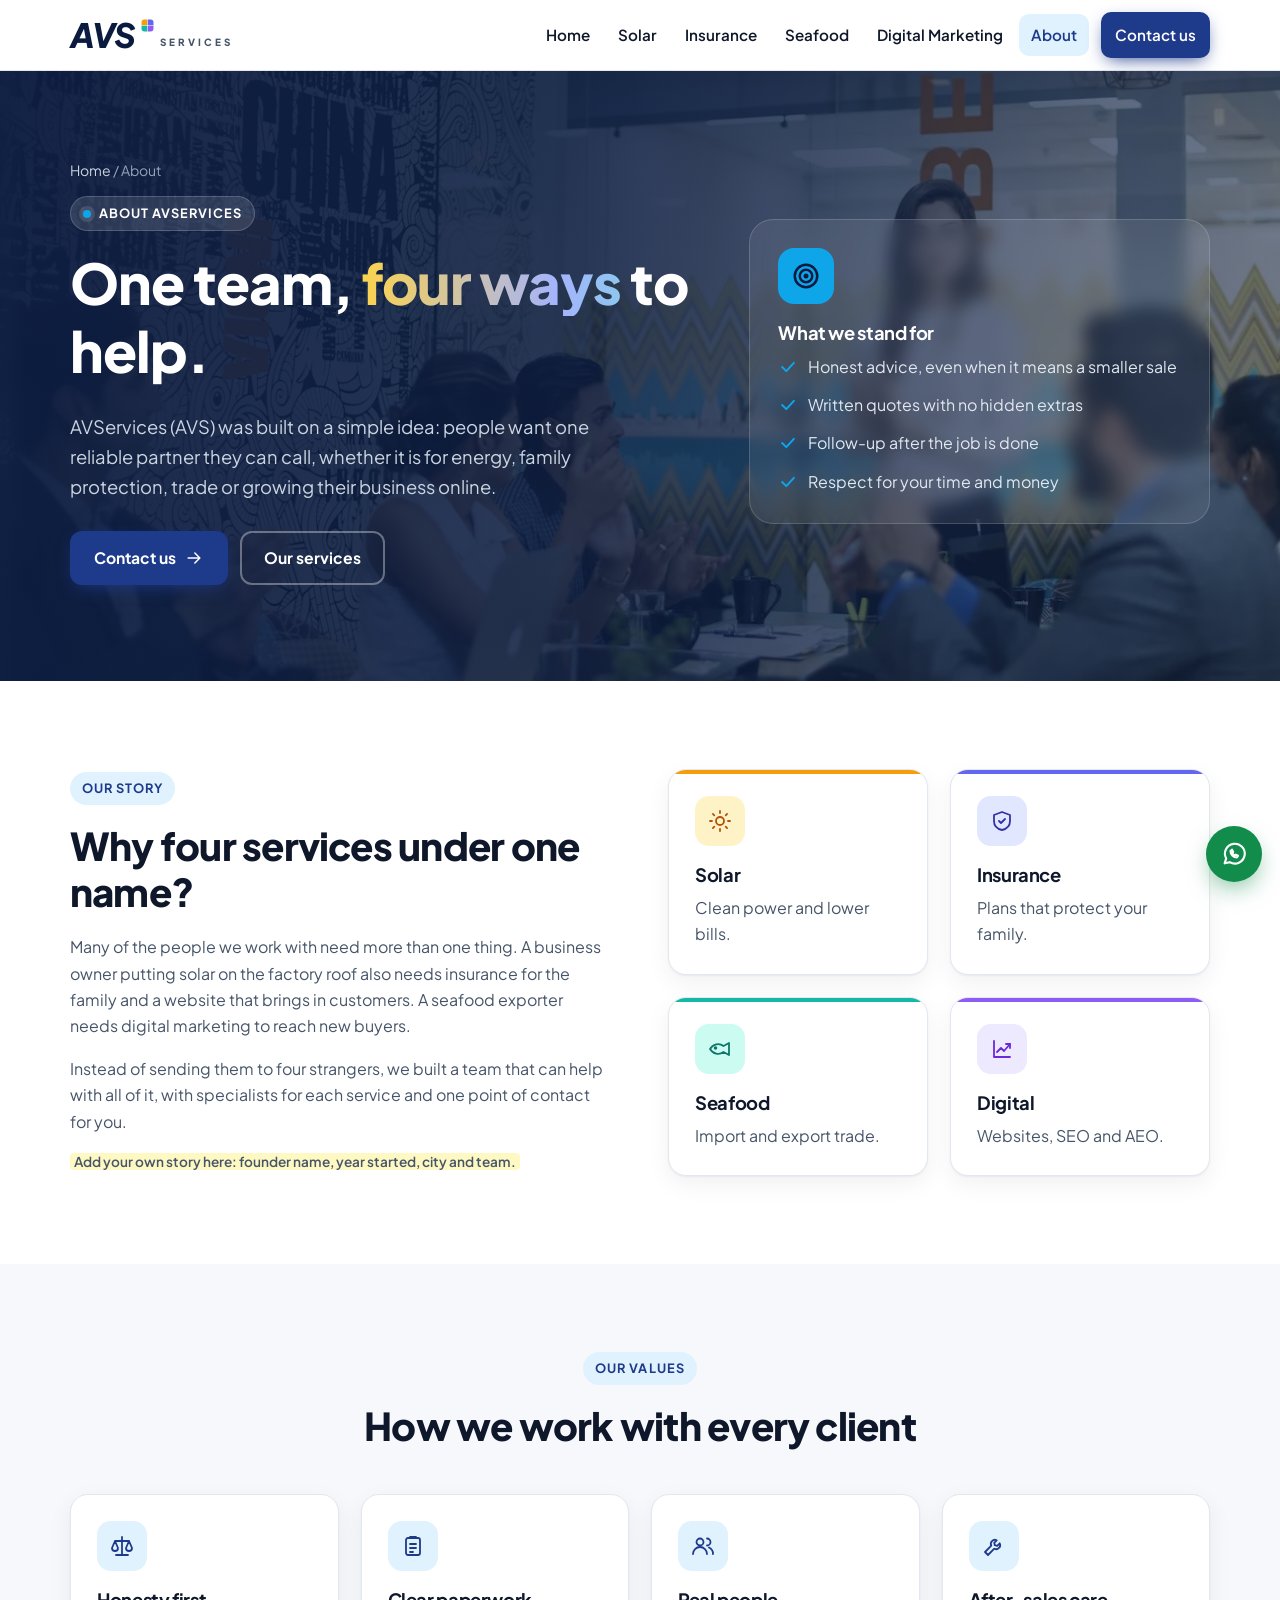
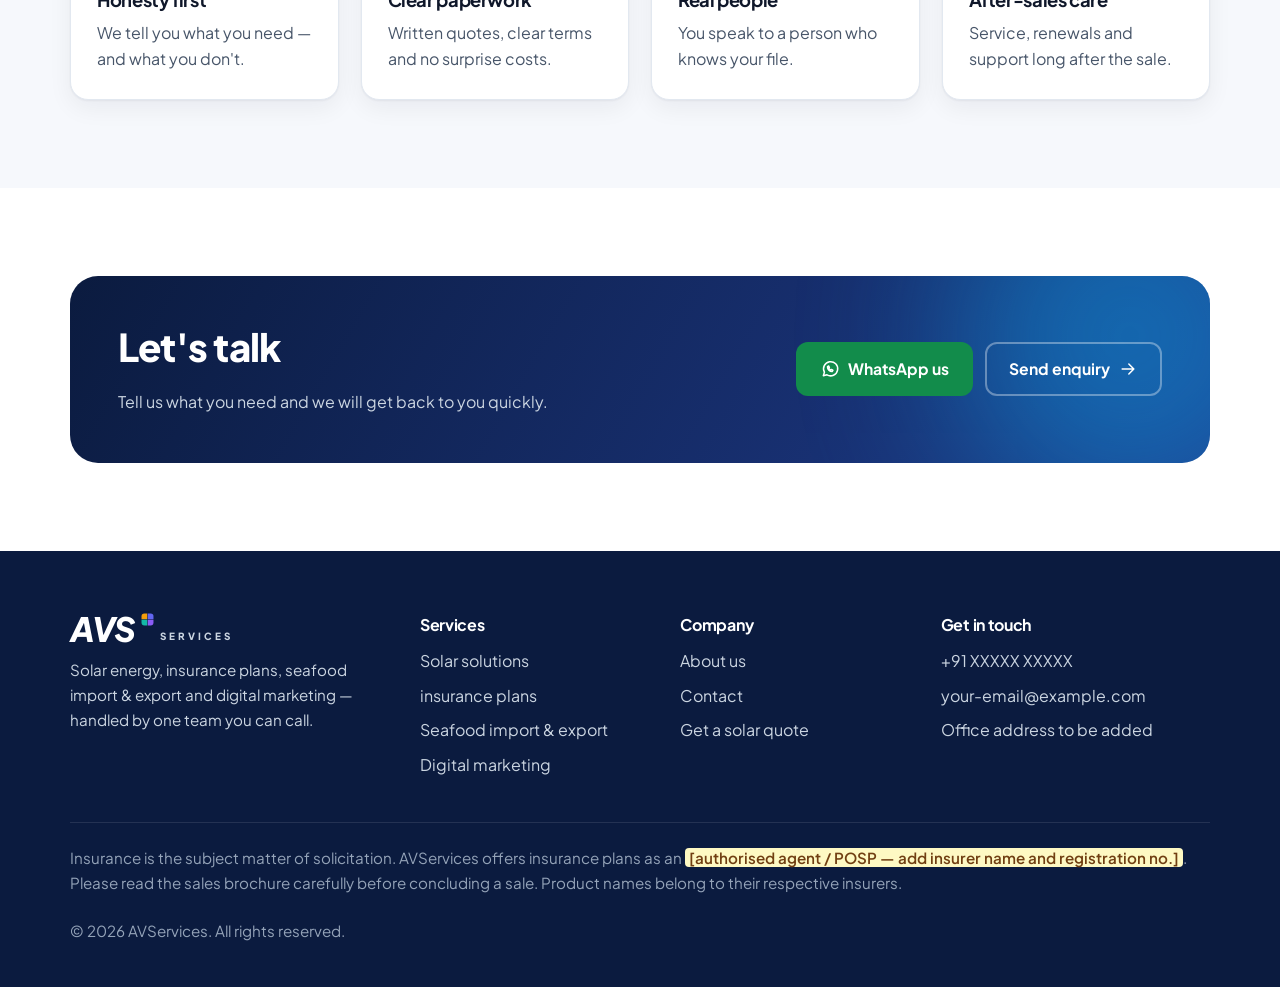
==== commit adee6c22: "Add Home before Solar in every page menu" ====
--- a/about.html
+++ b/about.html
@@ -30,15 +30,16 @@
 <a class="skip" href="#main">Skip to content</a>
 <header class="site-header">
   <div class="container header-row">
-    <a class="brand" href="index.html"><span class="brand-avs">AVS</span><svg class="brand-sq" viewBox="0 0 100 100" aria-hidden="true"><path d="M48 4H26A22 22 0 0 0 4 26V48H48Z" fill="#F59E0B"/><path d="M52 4H74A22 22 0 0 1 96 26V48H52Z" fill="#6366F1"/><path d="M48 96H26A22 22 0 0 1 4 74V52H48Z" fill="#14B8A6"/><path d="M52 96H74A22 22 0 0 0 96 74V52H52Z" fill="#8B5CF6"/></svg><span class="brand-sub">SERVICES</span></a>
+    <a class="brand" href="/"><span class="brand-avs">AVS</span><svg class="brand-sq" viewBox="0 0 100 100" aria-hidden="true"><path d="M48 4H26A22 22 0 0 0 4 26V48H48Z" fill="#F59E0B"/><path d="M52 4H74A22 22 0 0 1 96 26V48H52Z" fill="#6366F1"/><path d="M48 96H26A22 22 0 0 1 4 74V52H48Z" fill="#14B8A6"/><path d="M52 96H74A22 22 0 0 0 96 74V52H52Z" fill="#8B5CF6"/></svg><span class="brand-sub">SERVICES</span></a>
     <button class="nav-toggle" aria-label="Open menu" aria-expanded="false" aria-controls="nav"><svg class="ico" viewBox="0 0 24 24" aria-hidden="true"><path d="M4 6h16M4 12h16M4 18h16"/></svg></button>
     <nav class="nav" id="nav" aria-label="Main">
-        <a href="solar.html">Solar</a>
-        <a href="insurance.html">Insurance</a>
-        <a href="seafood.html">Seafood</a>
-        <a href="digital-marketing.html">Digital Marketing</a>
-        <a href="about.html" aria-current="page">About</a>
-        <a class="btn btn-primary" href="contact.html">Contact us</a>
+        <a href="/">Home</a>
+        <a href="/solar">Solar</a>
+        <a href="/insurance">Insurance</a>
+        <a href="/seafood">Seafood</a>
+        <a href="/digital-marketing">Digital Marketing</a>
+        <a href="/about" aria-current="page">About</a>
+        <a class="btn btn-primary" href="/contact">Contact us</a>
     </nav>
   </div>
 </header>
@@ -47,11 +48,11 @@
   <div class="hero-bg"><img src="assets/img/team-meeting.webp" srcset="assets/img/team-meeting-sm.webp 820w, assets/img/team-meeting.webp 1400w" sizes="100vw" alt="" width="1400" height="788" fetchpriority="high"></div>
   <div class="container hero-grid">
     <div>
-      <nav class="crumbs" aria-label="Breadcrumb"><a href="index.html">Home</a> / About</nav>
+      <nav class="crumbs" aria-label="Breadcrumb"><a href="/">Home</a> / About</nav>
       <span class="eyebrow"><span class="dot"></span>About AVServices</span>
       <h1>One team, <span class="hl">four ways</span> to help.</h1>
       <p class="lead">AVServices (AVS) was built on a simple idea: people want one reliable partner they can call, whether it is for energy, family protection, trade or growing their business online.</p>
-      <div class="btn-row"><a class="btn btn-primary" href="contact.html">Contact us <svg class="ico" viewBox="0 0 24 24" aria-hidden="true"><path d="M5 12h14M13 6l6 6-6 6"/></svg></a><a class="btn btn-ghost" href="index.html#services">Our services</a></div>
+      <div class="btn-row"><a class="btn btn-primary" href="/contact">Contact us <svg class="ico" viewBox="0 0 24 24" aria-hidden="true"><path d="M5 12h14M13 6l6 6-6 6"/></svg></a><a class="btn btn-ghost" href="/#services">Our services</a></div>
     </div>
     <div class="glass hero-card reveal">
       <div class="big-ico"><svg class="ico" viewBox="0 0 24 24" aria-hidden="true"><circle cx="12" cy="12" r="9"/><circle cx="12" cy="12" r="5"/><circle cx="12" cy="12" r="1"/></svg></div>
@@ -70,10 +71,10 @@
       <p class="form-hint"><span class="fill">Add your own story here: founder name, year started, city and team.</span></p>
     </div>
     <div class="grid grid-2">
-      <a class="card svc theme-solar reveal" href="solar.html"><div class="chip"><svg class="ico" viewBox="0 0 24 24" aria-hidden="true"><circle cx="12" cy="12" r="4"/><path d="M12 2v2M12 20v2M4.9 4.9l1.4 1.4M17.7 17.7l1.4 1.4M2 12h2M20 12h2M4.9 19.1l1.4-1.4M17.7 6.3l1.4-1.4"/></svg></div><h3>Solar</h3><p>Clean power and lower bills.</p></a>
-      <a class="card svc theme-ins reveal" href="insurance.html"><div class="chip"><svg class="ico" viewBox="0 0 24 24" aria-hidden="true"><path d="M12 3l8 3v6c0 5-3.5 8-8 9-4.5-1-8-4-8-9V6z"/><path d="M9 12l2 2 4-4"/></svg></div><h3>Insurance</h3><p>Plans that protect your family.</p></a>
-      <a class="card svc theme-sea reveal" href="seafood.html"><div class="chip"><svg class="ico" viewBox="0 0 24 24" aria-hidden="true"><path d="M2 12c3-5 9-6.5 13.5-3L21 6v12l-5.5-3C11 18.5 5 17 2 12z"/><circle cx="7.5" cy="11" r=".9"/></svg></div><h3>Seafood</h3><p>Import and export trade.</p></a>
-      <a class="card svc theme-dig reveal" href="digital-marketing.html"><div class="chip"><svg class="ico" viewBox="0 0 24 24" aria-hidden="true"><path d="M4 4v16h16"/><path d="M7 15l4-4 3 3 6-7"/><path d="M16 7h4v4"/></svg></div><h3>Digital</h3><p>Websites, SEO and AEO.</p></a>
+      <a class="card svc theme-solar reveal" href="/solar"><div class="chip"><svg class="ico" viewBox="0 0 24 24" aria-hidden="true"><circle cx="12" cy="12" r="4"/><path d="M12 2v2M12 20v2M4.9 4.9l1.4 1.4M17.7 17.7l1.4 1.4M2 12h2M20 12h2M4.9 19.1l1.4-1.4M17.7 6.3l1.4-1.4"/></svg></div><h3>Solar</h3><p>Clean power and lower bills.</p></a>
+      <a class="card svc theme-ins reveal" href="/insurance"><div class="chip"><svg class="ico" viewBox="0 0 24 24" aria-hidden="true"><path d="M12 3l8 3v6c0 5-3.5 8-8 9-4.5-1-8-4-8-9V6z"/><path d="M9 12l2 2 4-4"/></svg></div><h3>Insurance</h3><p>Plans that protect your family.</p></a>
+      <a class="card svc theme-sea reveal" href="/seafood"><div class="chip"><svg class="ico" viewBox="0 0 24 24" aria-hidden="true"><path d="M2 12c3-5 9-6.5 13.5-3L21 6v12l-5.5-3C11 18.5 5 17 2 12z"/><circle cx="7.5" cy="11" r=".9"/></svg></div><h3>Seafood</h3><p>Import and export trade.</p></a>
+      <a class="card svc theme-dig reveal" href="/digital-marketing"><div class="chip"><svg class="ico" viewBox="0 0 24 24" aria-hidden="true"><path d="M4 4v16h16"/><path d="M7 15l4-4 3 3 6-7"/><path d="M16 7h4v4"/></svg></div><h3>Digital</h3><p>Websites, SEO and AEO.</p></a>
     </div>
   </div>
 </section>
@@ -116,8 +117,8 @@
         <p>Tell us what you need and we will get back to you quickly.</p>
       </div>
       <div class="btn-row">
-        <a class="btn btn-wa" data-wa="Hello AVServices, I would like to talk to your team." href="contact.html?service=general"><svg class="ico" viewBox="0 0 24 24" aria-hidden="true"><path d="M4 20l1.3-4.2A8.5 8.5 0 1 1 8.4 19z"/><path d="M9 9.5c0 3 2.5 5.5 5.5 5.5l1-1.5-2-1-1 .8a4 4 0 0 1-2-2l.8-1-1-2z"/></svg> WhatsApp us</a>
-        <a class="btn btn-ghost" href="contact.html?service=general">Send enquiry <svg class="ico" viewBox="0 0 24 24" aria-hidden="true"><path d="M5 12h14M13 6l6 6-6 6"/></svg></a>
+        <a class="btn btn-wa" data-wa="Hello AVServices, I would like to talk to your team." href="/contact?service=general"><svg class="ico" viewBox="0 0 24 24" aria-hidden="true"><path d="M4 20l1.3-4.2A8.5 8.5 0 1 1 8.4 19z"/><path d="M9 9.5c0 3 2.5 5.5 5.5 5.5l1-1.5-2-1-1 .8a4 4 0 0 1-2-2l.8-1-1-2z"/></svg> WhatsApp us</a>
+        <a class="btn btn-ghost" href="/contact?service=general">Send enquiry <svg class="ico" viewBox="0 0 24 24" aria-hidden="true"><path d="M5 12h14M13 6l6 6-6 6"/></svg></a>
       </div>
     </div>
   </div>
@@ -127,31 +128,31 @@
   <div class="container">
     <div class="footer-grid">
       <div>
-        <a class="brand" href="index.html"><span class="brand-avs">AVS</span><svg class="brand-sq" viewBox="0 0 100 100" aria-hidden="true"><path d="M48 4H26A22 22 0 0 0 4 26V48H48Z" fill="#F59E0B"/><path d="M52 4H74A22 22 0 0 1 96 26V48H52Z" fill="#6366F1"/><path d="M48 96H26A22 22 0 0 1 4 74V52H48Z" fill="#14B8A6"/><path d="M52 96H74A22 22 0 0 0 96 74V52H52Z" fill="#8B5CF6"/></svg><span class="brand-sub">SERVICES</span></a>
+        <a class="brand" href="/"><span class="brand-avs">AVS</span><svg class="brand-sq" viewBox="0 0 100 100" aria-hidden="true"><path d="M48 4H26A22 22 0 0 0 4 26V48H48Z" fill="#F59E0B"/><path d="M52 4H74A22 22 0 0 1 96 26V48H52Z" fill="#6366F1"/><path d="M48 96H26A22 22 0 0 1 4 74V52H48Z" fill="#14B8A6"/><path d="M52 96H74A22 22 0 0 0 96 74V52H52Z" fill="#8B5CF6"/></svg><span class="brand-sub">SERVICES</span></a>
         <p>Solar energy, insurance plans, seafood import &amp; export and digital marketing — handled by one team you can call.</p>
       </div>
       <div>
         <h3>Services</h3>
         <ul>
-          <li><a href="solar.html">Solar solutions</a></li>
-          <li><a href="insurance.html">insurance plans</a></li>
-          <li><a href="seafood.html">Seafood import &amp; export</a></li>
-          <li><a href="digital-marketing.html">Digital marketing</a></li>
+          <li><a href="/solar">Solar solutions</a></li>
+          <li><a href="/insurance">insurance plans</a></li>
+          <li><a href="/seafood">Seafood import &amp; export</a></li>
+          <li><a href="/digital-marketing">Digital marketing</a></li>
         </ul>
       </div>
       <div>
         <h3>Company</h3>
         <ul>
-          <li><a href="about.html">About us</a></li>
-          <li><a href="contact.html">Contact</a></li>
-          <li><a href="contact.html?service=solar">Get a solar quote</a></li>
+          <li><a href="/about">About us</a></li>
+          <li><a href="/contact">Contact</a></li>
+          <li><a href="/contact?service=solar">Get a solar quote</a></li>
         </ul>
       </div>
       <div>
         <h3>Get in touch</h3>
         <ul>
-          <li><a data-site="phone" href="contact.html">+91 XXXXX XXXXX</a></li>
-          <li><a data-site="email" href="contact.html">your-email@example.com</a></li>
+          <li><a data-site="phone" href="/contact">+91 XXXXX XXXXX</a></li>
+          <li><a data-site="email" href="/contact">your-email@example.com</a></li>
           <li><span data-site="address">Office address to be added</span></li>
         </ul>
       </div>
@@ -162,7 +163,7 @@
     </div>
   </div>
 </footer>
-<a class="fab" data-wa="Hello AVServices, I would like to know more." href="contact.html" aria-label="Chat on WhatsApp"><svg class="ico" viewBox="0 0 24 24" aria-hidden="true"><path d="M4 20l1.3-4.2A8.5 8.5 0 1 1 8.4 19z"/><path d="M9 9.5c0 3 2.5 5.5 5.5 5.5l1-1.5-2-1-1 .8a4 4 0 0 1-2-2l.8-1-1-2z"/></svg></a>
-<script src="assets/script.js?v=fa849be7" defer></script>
+<a class="fab" data-wa="Hello AVServices, I would like to know more." href="/contact" aria-label="Chat on WhatsApp"><svg class="ico" viewBox="0 0 24 24" aria-hidden="true"><path d="M4 20l1.3-4.2A8.5 8.5 0 1 1 8.4 19z"/><path d="M9 9.5c0 3 2.5 5.5 5.5 5.5l1-1.5-2-1-1 .8a4 4 0 0 1-2-2l.8-1-1-2z"/></svg></a>
+<script src="assets/script.js?v=cleanurls1" defer></script>
 </body>
 </html>
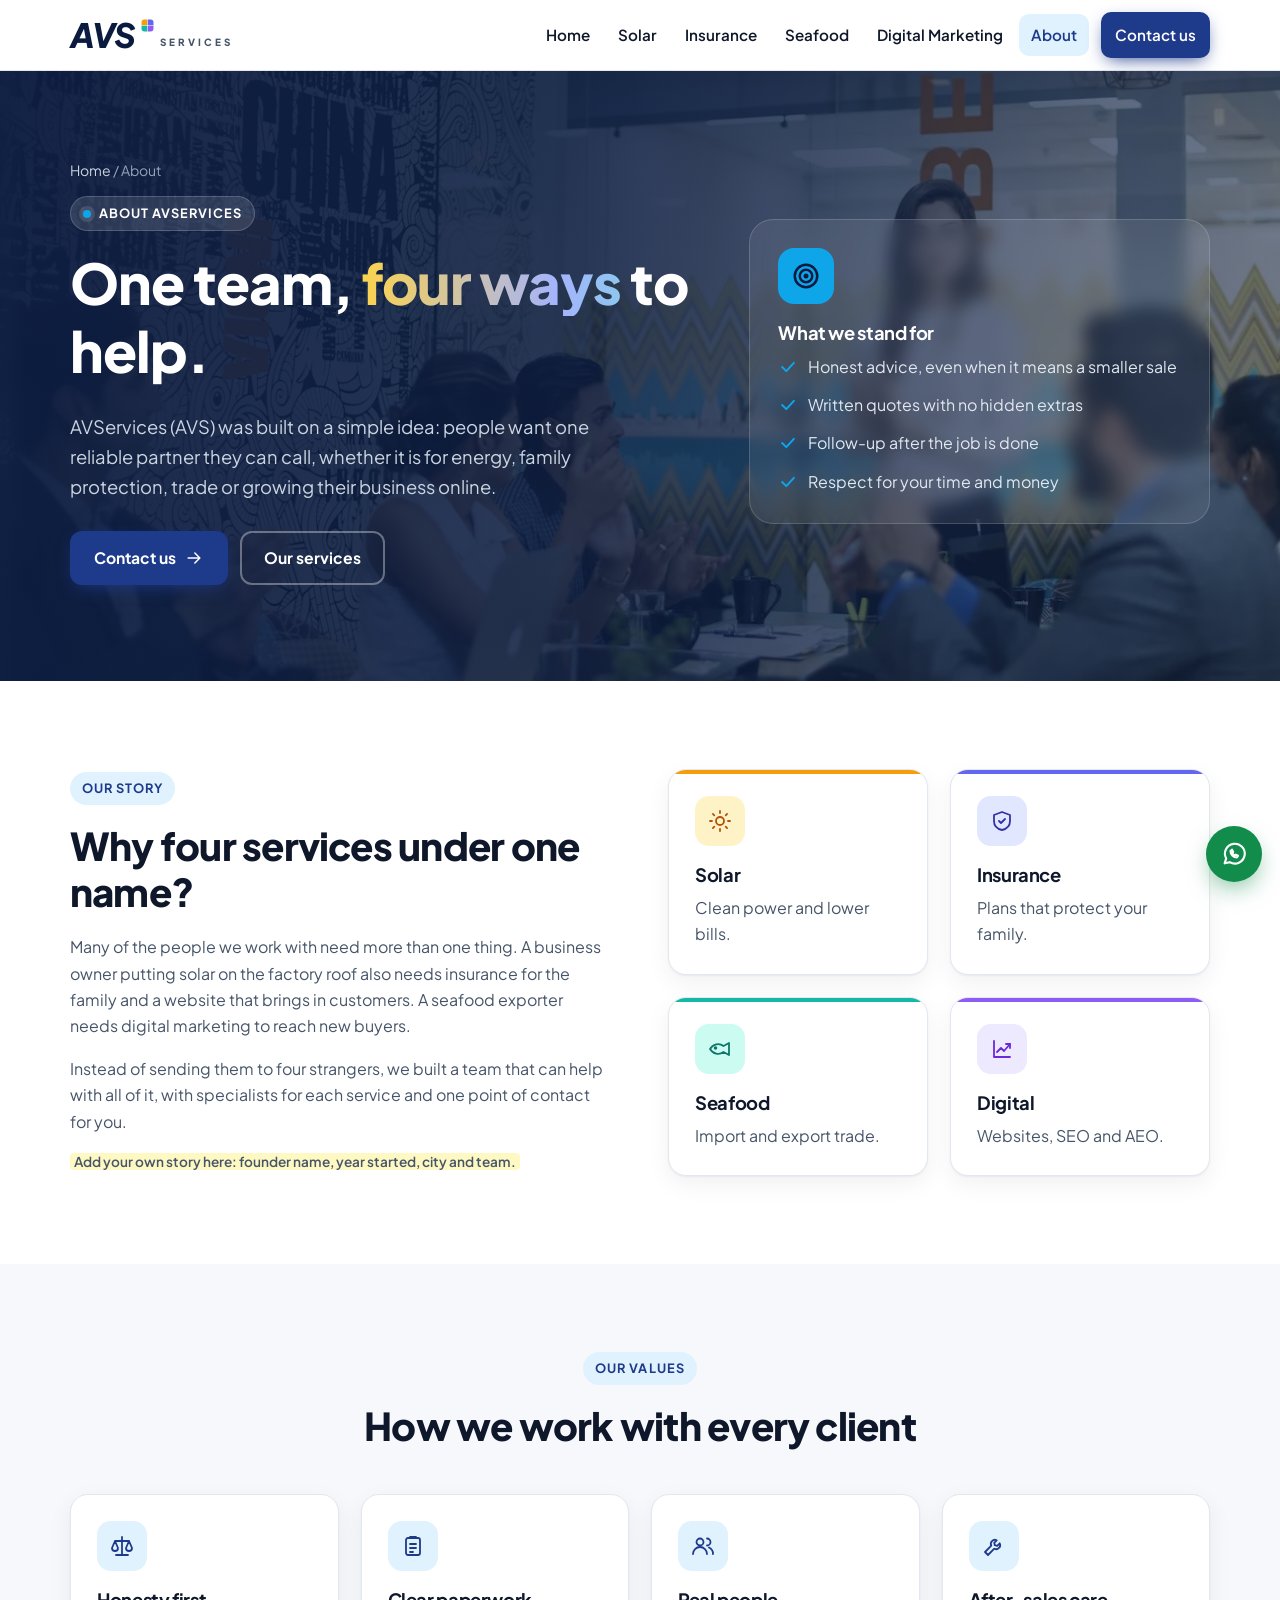
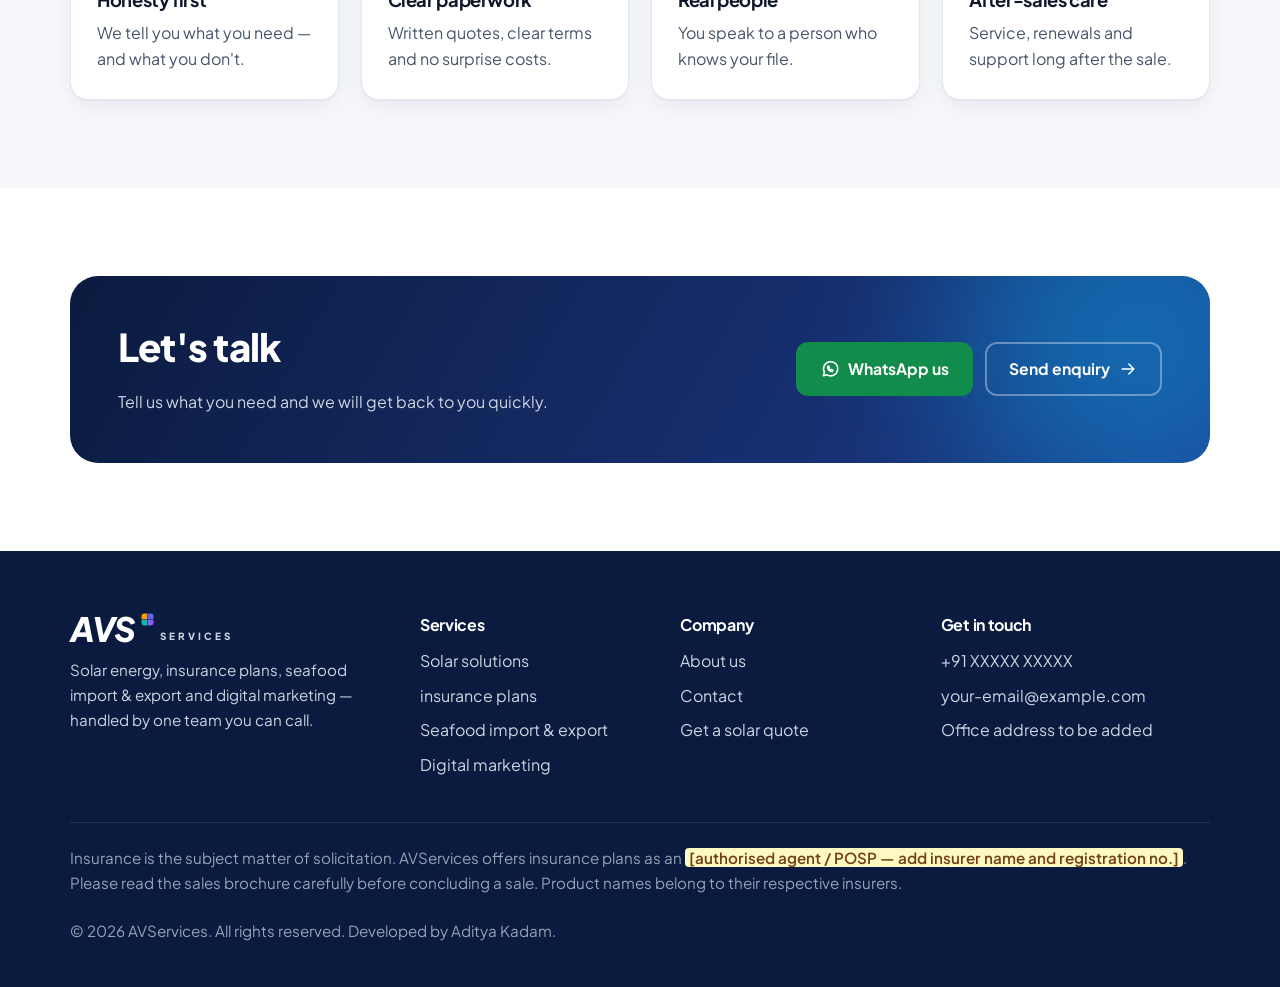
==== commit 0ebc5be2: "Credit Aditya Kadam and clarify asset provenance" ====
--- a/about.html
+++ b/about.html
@@ -159,7 +159,7 @@
     </div>
     <div class="footer-legal">
       <p>Insurance is the subject matter of solicitation. AVServices offers insurance plans as an <span class="fill">[authorised agent / POSP — add insurer name and registration no.]</span>. Please read the sales brochure carefully before concluding a sale. Product names belong to their respective insurers.</p>
-      <p>&copy; <span data-year>2026</span> AVServices. All rights reserved.</p>
+      <p>&copy; <span data-year>2026</span> AVServices. All rights reserved. Developed by Aditya Kadam.</p>
     </div>
   </div>
 </footer>
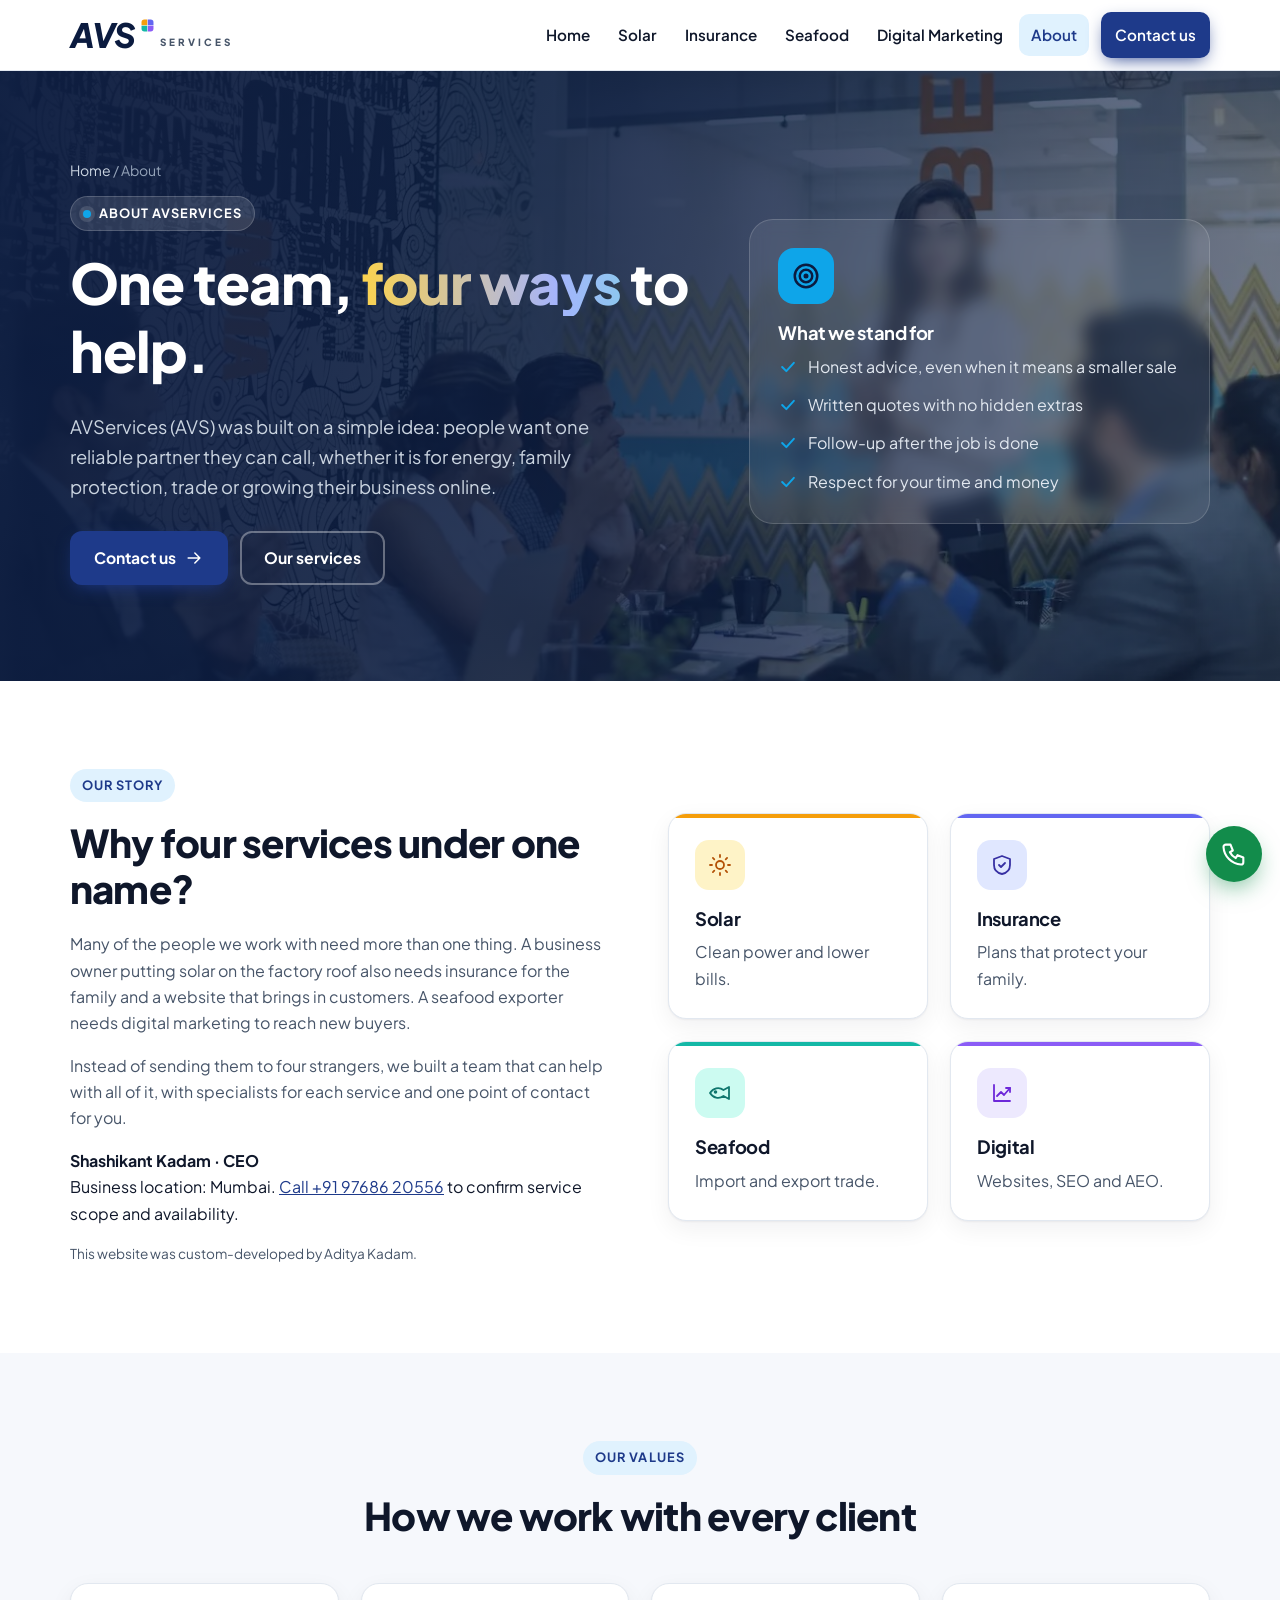
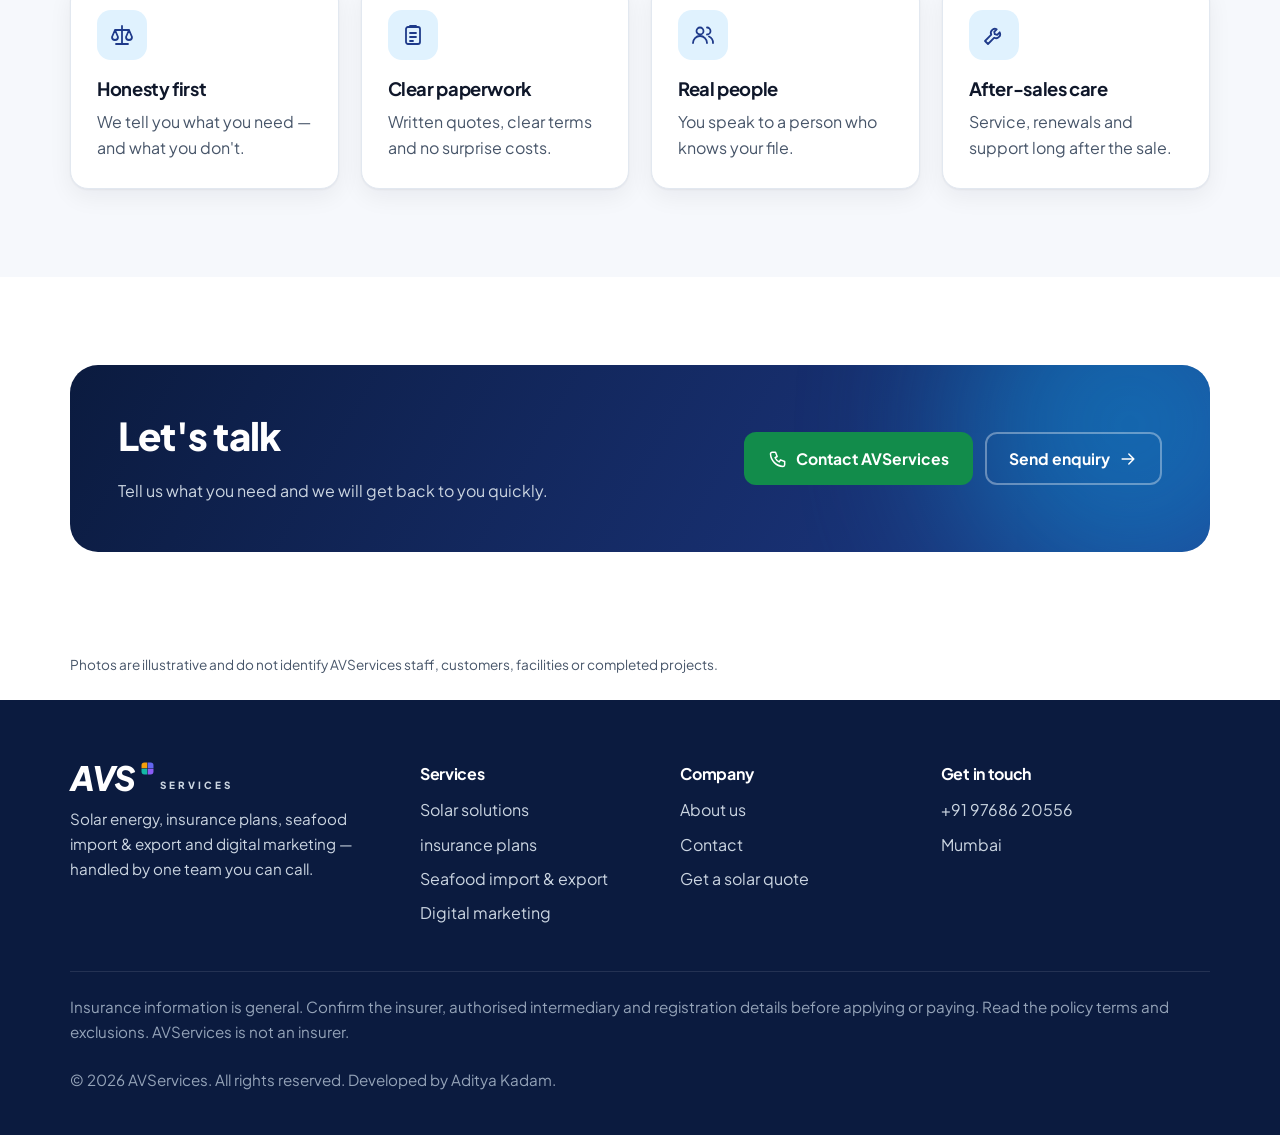
==== commit 5c6f0e7a: "Apply modern SEO framework and improve enquiry clarity" ====
--- a/about.html
+++ b/about.html
@@ -3,19 +3,23 @@
 <head>
 <meta charset="utf-8">
 <meta name="viewport" content="width=device-width, initial-scale=1">
-<title>About AVServices | Solar, Insurance, Seafood & Digital</title>
-<meta name="description" content="Learn about AVServices: one team offering solar solutions, insurance plans, seafood import and export, and digital marketing, built on honest advice.">
+<title>About AVServices | Shashikant Kadam, CEO | Mumbai</title>
+<meta name="description" content="Meet AVServices, led by CEO Shashikant Kadam in Mumbai. Explore four service areas and contact the business to confirm scope and availability.">
+<link rel="canonical" href="https://avsinfo.in/about">
+<meta property="og:url" content="https://avsinfo.in/about">
 <meta name="theme-color" content="#0B1B3F">
 <meta property="og:type" content="website">
 <meta property="og:site_name" content="AVServices">
-<meta property="og:title" content="About AVServices | Solar, Insurance, Seafood &amp; Digital">
-<meta property="og:description" content="Learn about AVServices: one team offering solar solutions, insurance plans, seafood import and export, and digital marketing, built on honest advice.">
-<meta property="og:image" content="/assets/og-image.png">
+<meta property="og:title" content="About AVServices | Shashikant Kadam, CEO | Mumbai">
+<meta property="og:description" content="Meet AVServices, led by CEO Shashikant Kadam in Mumbai. Explore four service areas and contact the business to confirm scope and availability.">
+<meta property="og:image" content="https://avsinfo.in/assets/og-image.png">
 <meta property="og:image:width" content="1200">
 <meta property="og:image:height" content="630">
 <meta property="og:image:alt" content="AVServices – Solar, Insurance, Seafood and Digital">
+<meta name="twitter:title" content="About AVServices | Shashikant Kadam, CEO | Mumbai">
+<meta name="twitter:description" content="Meet AVServices, led by CEO Shashikant Kadam in Mumbai. Explore four service areas and contact the business to confirm scope and availability.">
 <meta name="twitter:card" content="summary_large_image">
-<meta name="twitter:image" content="/assets/og-image.png">
+<meta name="twitter:image" content="https://avsinfo.in/assets/og-image.png">
 <link rel="icon" href="assets/favicon.svg" type="image/svg+xml">
 <link rel="icon" href="assets/favicon-48.png" sizes="48x48" type="image/png">
 <link rel="icon" href="assets/favicon-32.png" sizes="32x32" type="image/png">
@@ -24,7 +28,8 @@
 <link rel="preconnect" href="https://fonts.googleapis.com">
 <link rel="preconnect" href="https://fonts.gstatic.com" crossorigin>
 <link rel="stylesheet" href="https://fonts.googleapis.com/css2?family=Plus+Jakarta+Sans:ital,wght@0,400;0,600;0,700;0,800;1,800&display=swap">
-<link rel="stylesheet" href="assets/style.css?v=fa849be7">
+<link rel="stylesheet" href="assets/style.css?v=seo20261102">
+<script type="application/ld+json">{"@context": "https://schema.org", "@graph": [{"@type": "Organization", "@id": "https://avsinfo.in/#organization", "name": "AVServices", "alternateName": "AVS", "url": "https://avsinfo.in/", "logo": "https://avsinfo.in/assets/icon-512.png", "telephone": "+919768620556", "address": {"@type": "PostalAddress", "addressLocality": "Mumbai", "addressCountry": "IN"}, "contactPoint": {"@type": "ContactPoint", "telephone": "+919768620556", "contactType": "customer enquiries"}}, {"@type": "WebSite", "@id": "https://avsinfo.in/#website", "url": "https://avsinfo.in/", "name": "AVServices", "publisher": {"@id": "https://avsinfo.in/#organization"}}, {"@type": "AboutPage", "@id": "https://avsinfo.in/about#webpage", "url": "https://avsinfo.in/about", "name": "About AVServices | Shashikant Kadam, CEO | Mumbai", "description": "Meet AVServices, led by CEO Shashikant Kadam in Mumbai. Explore four service areas and contact the business to confirm scope and availability.", "inLanguage": "en-IN", "isPartOf": {"@id": "https://avsinfo.in/#website"}, "publisher": {"@id": "https://avsinfo.in/#organization"}, "dateModified": "2026-11-02", "about": {"@id": "https://avsinfo.in/#organization"}, "breadcrumb": {"@id": "https://avsinfo.in/about#breadcrumb"}}, {"@type": "Person", "@id": "https://avsinfo.in/about#shashikant-kadam", "name": "Shashikant Kadam", "jobTitle": "CEO", "worksFor": {"@id": "https://avsinfo.in/#organization"}}, {"@type": "BreadcrumbList", "@id": "https://avsinfo.in/about#breadcrumb", "itemListElement": [{"@type": "ListItem", "position": 1, "name": "Home", "item": "https://avsinfo.in/"}, {"@type": "ListItem", "position": 2, "name": "About", "item": "https://avsinfo.in/about"}]}]}</script>
 </head>
 <body class="">
 <a class="skip" href="#main">Skip to content</a>
@@ -68,7 +73,7 @@
       <h2>Why four services under one name?</h2>
       <p style="color:var(--muted)">Many of the people we work with need more than one thing. A business owner putting solar on the factory roof also needs insurance for the family and a website that brings in customers. A seafood exporter needs digital marketing to reach new buyers.</p>
       <p style="color:var(--muted)">Instead of sending them to four strangers, we built a team that can help with all of it, with specialists for each service and one point of contact for you.</p>
-      <p class="form-hint"><span class="fill">Add your own story here: founder name, year started, city and team.</span></p>
+      <p><strong>Shashikant Kadam · CEO</strong><br>Business location: Mumbai. <a href="tel:+919768620556">Call +91 97686 20556</a> to confirm service scope and availability.</p><p class="form-hint">This website was custom-developed by Aditya Kadam.</p>
     </div>
     <div class="grid grid-2">
       <a class="card svc theme-solar reveal" href="/solar"><div class="chip"><svg class="ico" viewBox="0 0 24 24" aria-hidden="true"><circle cx="12" cy="12" r="4"/><path d="M12 2v2M12 20v2M4.9 4.9l1.4 1.4M17.7 17.7l1.4 1.4M2 12h2M20 12h2M4.9 19.1l1.4-1.4M17.7 6.3l1.4-1.4"/></svg></div><h3>Solar</h3><p>Clean power and lower bills.</p></a>
@@ -117,12 +122,13 @@
         <p>Tell us what you need and we will get back to you quickly.</p>
       </div>
       <div class="btn-row">
-        <a class="btn btn-wa" data-wa="Hello AVServices, I would like to talk to your team." href="/contact?service=general"><svg class="ico" viewBox="0 0 24 24" aria-hidden="true"><path d="M4 20l1.3-4.2A8.5 8.5 0 1 1 8.4 19z"/><path d="M9 9.5c0 3 2.5 5.5 5.5 5.5l1-1.5-2-1-1 .8a4 4 0 0 1-2-2l.8-1-1-2z"/></svg> WhatsApp us</a>
+        <a class="btn btn-wa" href="/contact?service=general"><svg class="ico" viewBox="0 0 24 24" aria-hidden="true"><path d="M5 4h4l2 5-2.5 1.5a11 11 0 0 0 5 5L15 13l5 2v4a2 2 0 0 1-2 2A16 16 0 0 1 3 6a2 2 0 0 1 2-2z"/></svg> Contact AVServices</a>
         <a class="btn btn-ghost" href="/contact?service=general">Send enquiry <svg class="ico" viewBox="0 0 24 24" aria-hidden="true"><path d="M5 12h14M13 6l6 6-6 6"/></svg></a>
       </div>
     </div>
   </div>
 </section>
+<div class="container"><p class="image-caption">Photos are illustrative and do not identify AVServices staff, customers, facilities or completed projects.</p></div>
 </main>
 <footer class="site-footer">
   <div class="container">
@@ -151,19 +157,19 @@
       <div>
         <h3>Get in touch</h3>
         <ul>
-          <li><a data-site="phone" href="/contact">+91 XXXXX XXXXX</a></li>
-          <li><a data-site="email" href="/contact">your-email@example.com</a></li>
-          <li><span data-site="address">Office address to be added</span></li>
+          <li><a data-site="phone" href="tel:+919768620556">+91 97686 20556</a></li>
+          
+          <li><span data-site="address">Mumbai</span></li>
         </ul>
       </div>
     </div>
     <div class="footer-legal">
-      <p>Insurance is the subject matter of solicitation. AVServices offers insurance plans as an <span class="fill">[authorised agent / POSP — add insurer name and registration no.]</span>. Please read the sales brochure carefully before concluding a sale. Product names belong to their respective insurers.</p>
+      <p>Insurance information is general. Confirm the insurer, authorised intermediary and registration details before applying or paying. Read the policy terms and exclusions. AVServices is not an insurer.</p>
       <p>&copy; <span data-year>2026</span> AVServices. All rights reserved. Developed by Aditya Kadam.</p>
     </div>
   </div>
 </footer>
-<a class="fab" data-wa="Hello AVServices, I would like to know more." href="/contact" aria-label="Chat on WhatsApp"><svg class="ico" viewBox="0 0 24 24" aria-hidden="true"><path d="M4 20l1.3-4.2A8.5 8.5 0 1 1 8.4 19z"/><path d="M9 9.5c0 3 2.5 5.5 5.5 5.5l1-1.5-2-1-1 .8a4 4 0 0 1-2-2l.8-1-1-2z"/></svg></a>
-<script src="assets/script.js?v=cleanurls1" defer></script>
+<a class="fab" href="tel:+919768620556" aria-label="Call AVServices on +91 97686 20556"><svg class="ico" viewBox="0 0 24 24" aria-hidden="true"><path d="M5 4h4l2 5-2.5 1.5a11 11 0 0 0 5 5L15 13l5 2v4a2 2 0 0 1-2 2A16 16 0 0 1 3 6a2 2 0 0 1 2-2z"/></svg></a>
+<script src="assets/script.js?v=seo20261102" defer></script>
 </body>
 </html>
--- a/assets/style.css
+++ b/assets/style.css
@@ -1060,3 +1060,19 @@
 }
 
 .footer-legal .fill { color: #713F12; }
+
+/* Helpful summaries and accessible enquiry preparation. */
+.answer-section { padding: 28px 0; }
+.answer-panel { padding: clamp(20px, 3vw, 32px); border: 1px solid var(--line); border-left: 4px solid var(--accent); border-radius: 16px; background: var(--accent-soft); }
+.answer-panel h2 { margin: 0 0 12px; font-size: clamp(1.2rem, 2.5vw, 1.6rem); }
+.answer-panel p { max-width: 80ch; margin: 0; color: var(--navy); }
+.answer-links { display: flex; flex-wrap: wrap; gap: 8px 20px; margin-top: 14px; }
+.answer-links a { display: inline-flex; align-items: center; min-height: 44px; font-weight: 700; color: var(--navy); text-underline-offset: 4px; }
+.image-caption, .example-label { font-size: .85rem; line-height: 1.6; color: var(--muted); margin: 14px 0 24px; }
+.example-label { padding: 12px 20px; margin: 0; background: var(--accent-soft); color: var(--navy); }
+.enquiry-preview { margin-top: 18px; }
+.enquiry-preview[hidden] { display: none; }
+.enquiry-preview label { display: block; font-weight: 700; }
+.enquiry-preview textarea { display: block; box-sizing: border-box; width: 100%; margin: 8px 0 12px; padding: 12px; border: 1px solid var(--line); border-radius: 10px; font: inherit; line-height: 1.6; resize: vertical; }
+.section[id], .answer-section [id] { scroll-margin-top: 100px; }
+@media (max-width: 560px) { .answer-links { flex-direction: column; gap: 0; } .btn-row { flex-wrap: wrap; } }
